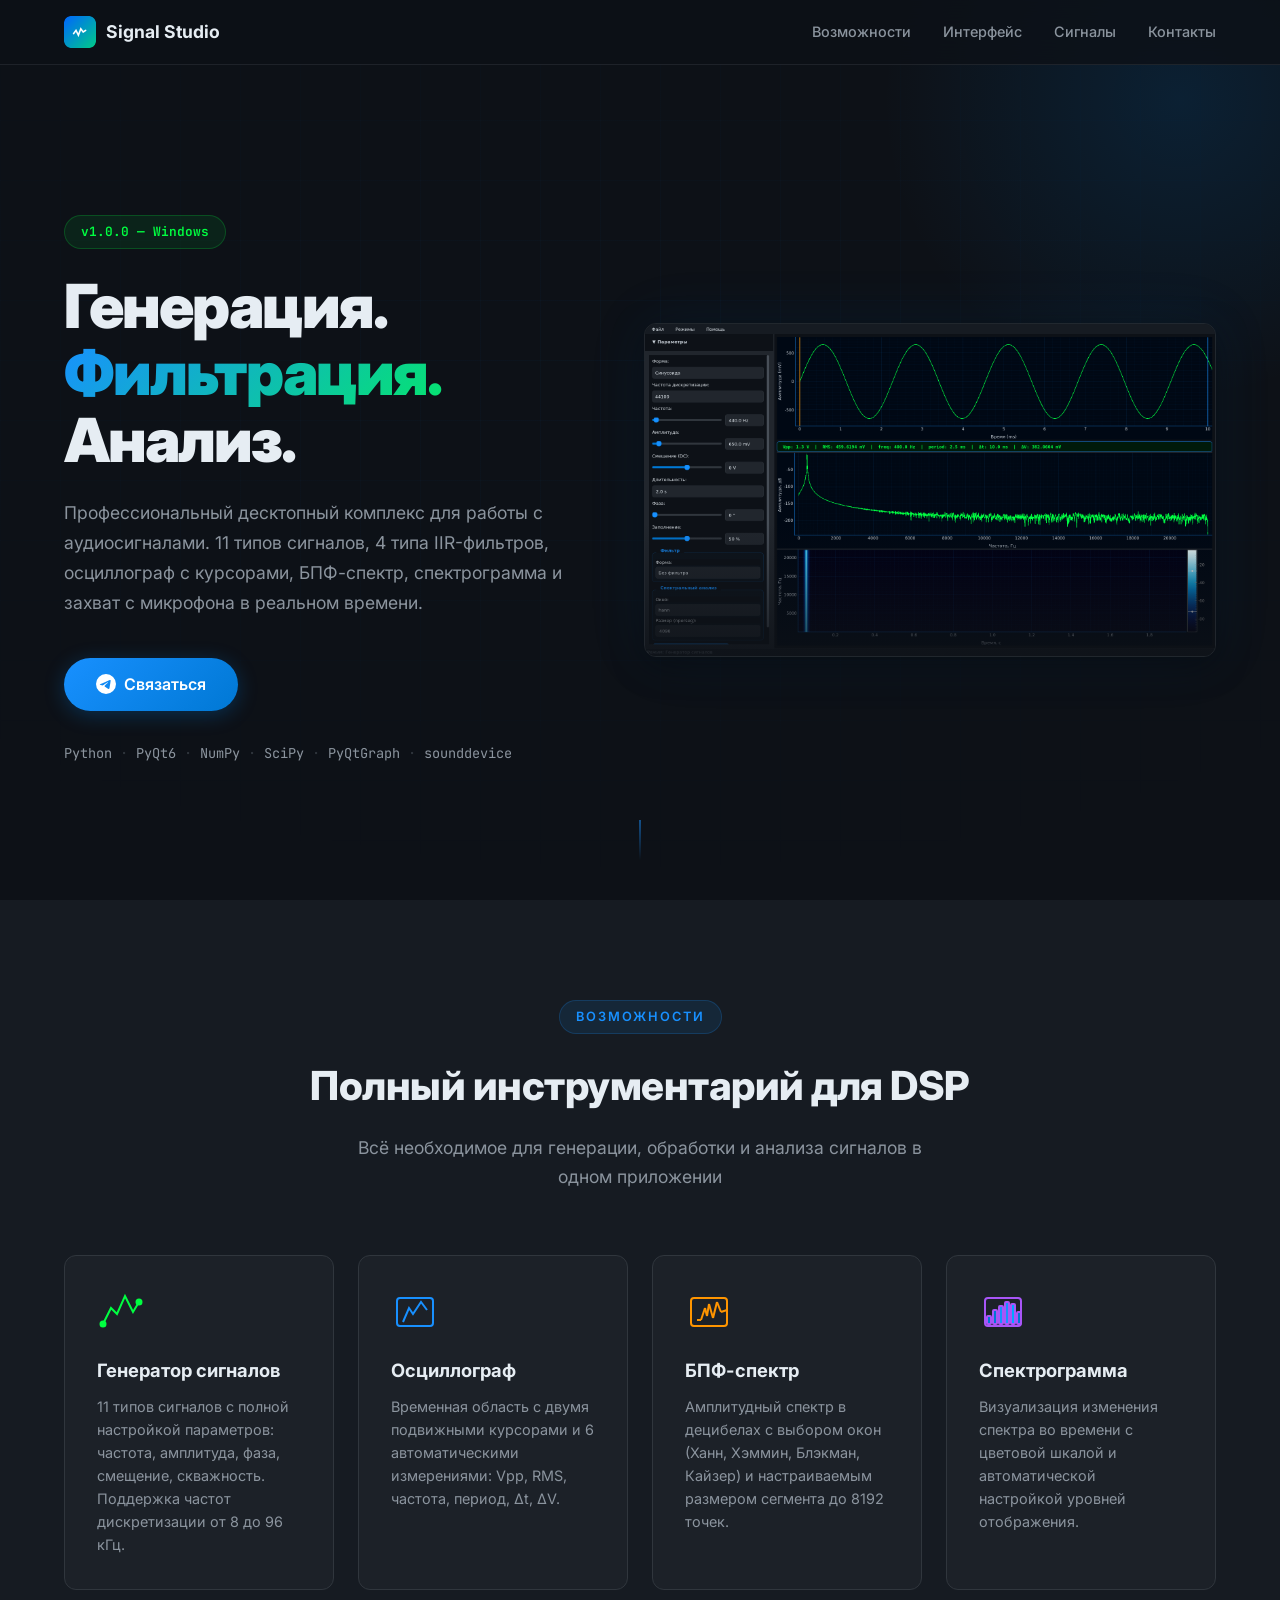
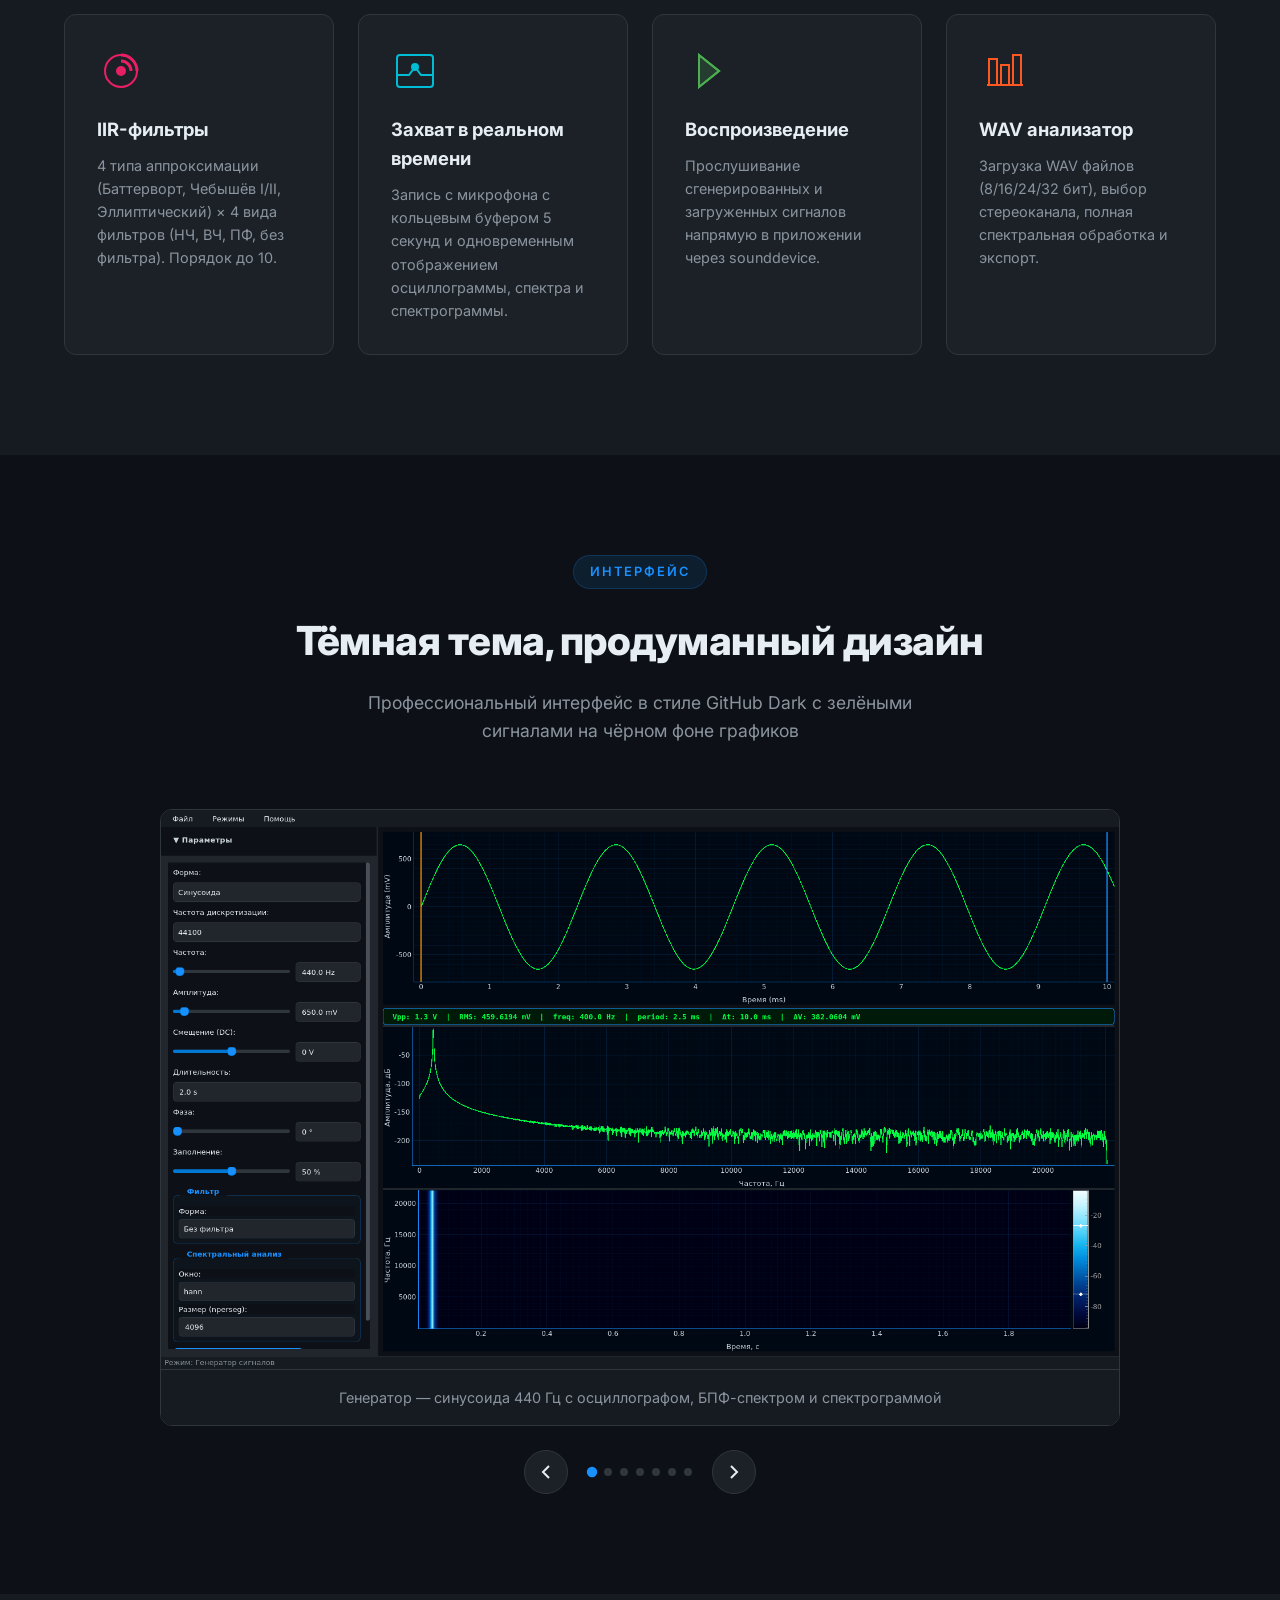
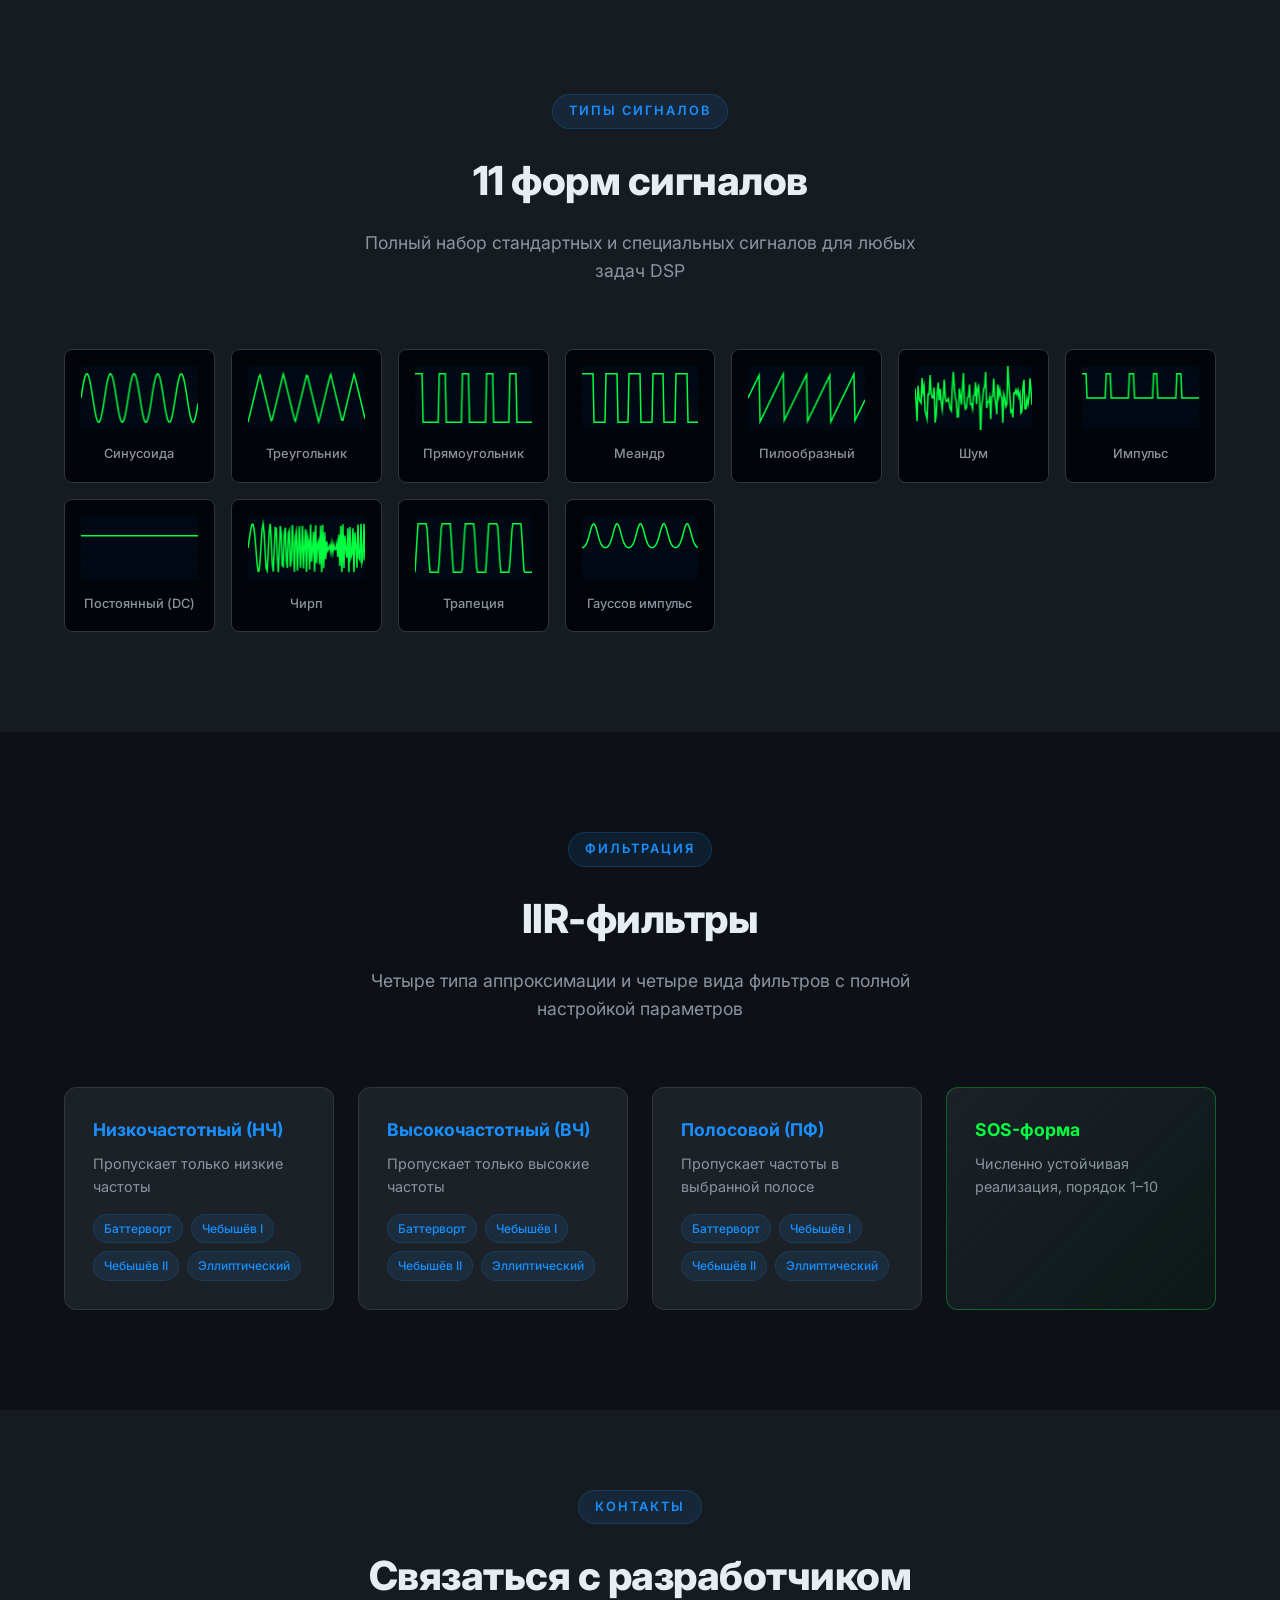
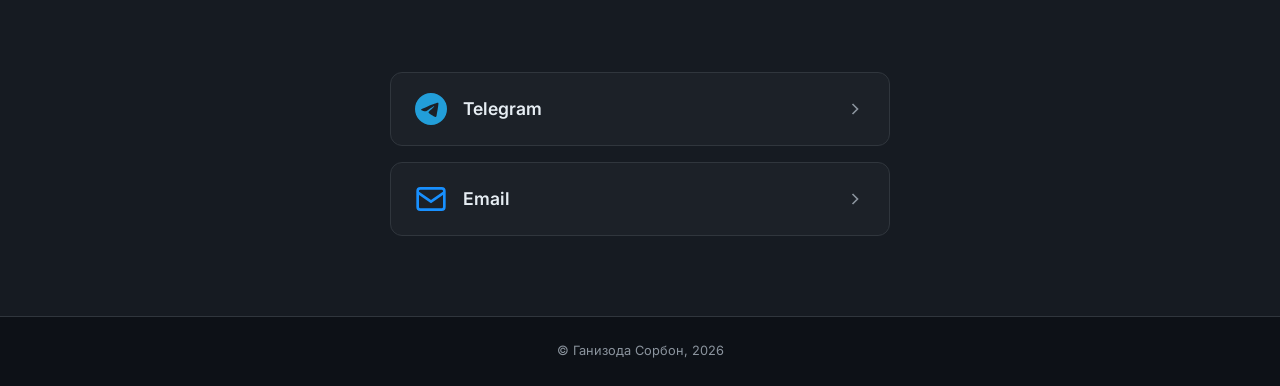
==== SignalStudio/index.html @ 5c0d0aa4 "initial commit" ====
<!DOCTYPE html>
<html lang="ru">
<head>
    <meta charset="UTF-8">
    <meta name="viewport" content="width=device-width, initial-scale=1.0">
    <title>Signal Studio — Генерация, фильтрация и анализ сигналов</title>
    <meta name="description" content="Signal Studio — профессиональный десктопный комплекс для генерации, фильтрации и спектрального анализа аудиосигналов. 11 типов сигналов, IIR-фильтры, осциллограф, БПФ-спектр, спектрограмма.">
    <meta name="google-site-verification" content="Z-bg6QIiKMG_0FD9CE97sleG6BTZ7q_LUB2WJzcYlWE" />
    <link rel="icon" href="favicon.ico" type="image/x-icon">
    <link rel="preconnect" href="https://fonts.googleapis.com">
    <link rel="preconnect" href="https://fonts.gstatic.com" crossorigin>
    <link href="https://fonts.googleapis.com/css2?family=Inter:wght@300;400;500;600;700;800;900&family=JetBrains+Mono:wght@400;500;600&display=swap" rel="stylesheet">
    <link rel="stylesheet" href="style.css">
</head>
<body>
    <!-- Navbar -->
    <nav class="navbar" id="navbar">
        <div class="container nav-content">
            <a href="#" class="nav-logo">
                <img class="logo-icon" src="favicon.ico" alt="Signal Studio">
                <span>Signal Studio</span>
            </a>
            <div class="nav-links">
                <a href="#features">Возможности</a>
                <a href="#screenshots">Интерфейс</a>
                <a href="#signals">Сигналы</a>
                <a href="#contacts">Контакты</a>
            </div>

            <button class="mobile-menu-btn" id="mobileMenuBtn" aria-label="Меню">
                <span></span><span></span><span></span>
            </button>
        </div>
    </nav>

    <!-- Hero -->
    <section class="hero" id="hero">
        <div class="hero-bg-grid"></div>
        <div class="container hero-content">
            <div class="hero-text">
                <div class="hero-badge">v1.0.0 — Windows</div>
                <h1>
                    <span class="hero-title-line">Генерация.</span>
                    <span class="hero-title-line accent">Фильтрация.</span>
                    <span class="hero-title-line">Анализ.</span>
                </h1>
                <p class="hero-desc">
                    Профессиональный десктопный комплекс для работы с аудиосигналами. 
                    11 типов сигналов, 4 типа IIR-фильтров, осциллограф с курсорами, 
                    БПФ-спектр, спектрограмма и захват с микрофона в реальном времени.
                </p>
                <div class="hero-actions">
                    <a href="https://t.me/Sorbon_Gh" class="btn btn-primary btn-lg" target="_blank">
                        <svg width="20" height="20" viewBox="0 0 24 24" fill="currentColor"><path d="M11.944 0A12 12 0 000 12a12 12 0 0012 12 12 12 0 0012-12A12 12 0 0012 0a12 12 0 00-.056 0zm4.962 7.224c.1-.002.321.023.465.14a.506.506 0 01.171.325c.016.093.036.306.02.472-.18 1.898-.962 6.502-1.36 8.627-.168.9-.499 1.201-.82 1.23-.696.065-1.225-.46-1.9-.902-1.056-.693-1.653-1.124-2.678-1.8-1.185-.78-.417-1.21.258-1.91.177-.184 3.247-2.977 3.307-3.23.007-.032.014-.15-.056-.212s-.174-.041-.249-.024c-.106.024-1.793 1.14-5.061 3.345-.479.33-.913.49-1.302.48-.428-.008-1.252-.241-1.865-.44-.752-.245-1.349-.374-1.297-.789.027-.216.325-.437.893-.663 3.498-1.524 5.83-2.529 6.998-3.014 3.332-1.386 4.025-1.627 4.476-1.635z"/></svg>
                        Связаться
                    </a>
                </div>
                <div class="hero-tech">
                    <span>Python</span>
                    <span class="dot">·</span>
                    <span>PyQt6</span>
                    <span class="dot">·</span>
                    <span>NumPy</span>
                    <span class="dot">·</span>
                    <span>SciPy</span>
                    <span class="dot">·</span>
                    <span>PyQtGraph</span>
                    <span class="dot">·</span>
                    <span>sounddevice</span>
                </div>
            </div>
            <div class="hero-visual">
                <div class="hero-screenshot-wrapper">
                    <img src="screenshots/06_generator_440hz.png" alt="Signal Studio — Генератор 440 Гц" class="hero-screenshot" loading="eager">
                    <div class="screenshot-glow"></div>
                </div>
            </div>
        </div>
        <div class="hero-scroll-indicator">
            <div class="scroll-line"></div>
        </div>
    </section>

    <!-- Features -->
    <section class="section features" id="features">
        <div class="container">
            <div class="section-header">
                <span class="section-tag">Возможности</span>
                <h2>Полный инструментарий для DSP</h2>
                <p>Всё необходимое для генерации, обработки и анализа сигналов в одном приложении</p>
            </div>
            <div class="features-grid">
                <div class="feature-card" data-aos="fade-up">
                    <div class="feature-icon">
                        <svg viewBox="0 0 48 48" fill="none" stroke="#00ff41" stroke-width="2"><path d="M6 36 L14 20 L20 26 L28 8 L36 24 L42 14"/><circle cx="6" cy="36" r="2.5" fill="#00ff41"/><circle cx="42" cy="14" r="2.5" fill="#00ff41"/></svg>
                    </div>
                    <h3>Генератор сигналов</h3>
                    <p>11 типов сигналов с полной настройкой параметров: частота, амплитуда, фаза, смещение, скважность. Поддержка частот дискретизации от 8 до 96 кГц.</p>
                </div>
                <div class="feature-card" data-aos="fade-up" data-delay="100">
                    <div class="feature-icon">
                        <svg viewBox="0 0 48 48" fill="none" stroke="#1890ff" stroke-width="2"><rect x="6" y="10" width="36" height="28" rx="3"/><path d="M12 34 L18 20 L22 26 L30 14 L36 22"/></svg>
                    </div>
                    <h3>Осциллограф</h3>
                    <p>Временная область с двумя подвижными курсорами и 6 автоматическими измерениями: Vpp, RMS, частота, период, Δt, ΔV.</p>
                </div>
                <div class="feature-card" data-aos="fade-up" data-delay="200">
                    <div class="feature-icon">
                        <svg viewBox="0 0 48 48" fill="none" stroke="#ff9500" stroke-width="2"><rect x="6" y="10" width="36" height="28" rx="3"/><line x1="12" y1="32" x2="16" y2="32"/><line x1="16" y1="32" x2="20" y2="20"/><line x1="20" y1="20" x2="22" y2="28"/><line x1="22" y1="28" x2="24" y2="16"/><line x1="24" y1="16" x2="28" y2="30"/><line x1="28" y1="30" x2="32" y2="14"/><line x1="32" y1="14" x2="36" y2="24"/><line x1="36" y1="24" x2="42" y2="22"/></svg>
                    </div>
                    <h3>БПФ-спектр</h3>
                    <p>Амплитудный спектр в децибелах с выбором окон (Ханн, Хэммин, Блэкман, Кайзер) и настраиваемым размером сегмента до 8192 точек.</p>
                </div>
                <div class="feature-card" data-aos="fade-up" data-delay="300">
                    <div class="feature-icon">
                        <svg viewBox="0 0 48 48" fill="none" stroke="#a855f7" stroke-width="2"><rect x="6" y="10" width="36" height="28" rx="3"/><rect x="8" y="28" width="4" height="8" fill="#0078d4" rx="1"/><rect x="14" y="22" width="4" height="14" fill="#0078d4" rx="1"/><rect x="20" y="18" width="4" height="18" fill="#1890ff" rx="1"/><rect x="26" y="14" width="4" height="22" fill="#1890ff" rx="1"/><rect x="32" y="16" width="4" height="20" fill="#00a8ff" rx="1"/><rect x="38" y="24" width="4" height="12" fill="#0078d4" rx="1"/></svg>
                    </div>
                    <h3>Спектрограмма</h3>
                    <p>Визуализация изменения спектра во времени с цветовой шкалой и автоматической настройкой уровней отображения.</p>
                </div>
                <div class="feature-card" data-aos="fade-up" data-delay="400">
                    <div class="feature-icon">
                        <svg viewBox="0 0 48 48" fill="none" stroke="#e91e63" stroke-width="2"><circle cx="24" cy="24" r="16"/><path d="M24 8 A16 16 0 0 1 40 24" stroke-width="3"/><path d="M24 14 A10 10 0 0 1 34 24" stroke-width="3"/><circle cx="24" cy="24" r="4" fill="#e91e63"/></svg>
                    </div>
                    <h3>IIR-фильтры</h3>
                    <p>4 типа аппроксимации (Баттерворт, Чебышёв I/II, Эллиптический) × 4 вида фильтров (НЧ, ВЧ, ПФ, без фильтра). Порядок до 10.</p>
                </div>
                <div class="feature-card" data-aos="fade-up" data-delay="500">
                    <div class="feature-icon">
                        <svg viewBox="0 0 48 48" fill="none" stroke="#00bcd4" stroke-width="2"><rect x="6" y="8" width="36" height="32" rx="3"/><path d="M6 28 L18 28 L24 20 L30 28 L42 28"/><circle cx="24" cy="20" r="3" fill="#00bcd4"/></svg>
                    </div>
                    <h3>Захват в реальном времени</h3>
                    <p>Запись с микрофона с кольцевым буфером 5 секунд и одновременным отображением осциллограммы, спектра и спектрограммы.</p>
                </div>
                <div class="feature-card" data-aos="fade-up" data-delay="600">
                    <div class="feature-icon">
                        <svg viewBox="0 0 48 48" fill="none" stroke="#4caf50" stroke-width="2"><path d="M14 8 L14 40 L34 24 Z" fill="#4caf50" fill-opacity="0.2"/><path d="M14 8 L14 40 L34 24 Z"/></svg>
                    </div>
                    <h3>Воспроизведение</h3>
                    <p>Прослушивание сгенерированных и загруженных сигналов напрямую в приложении через sounddevice.</p>
                </div>
                <div class="feature-card" data-aos="fade-up" data-delay="700">
                    <div class="feature-icon">
                        <svg viewBox="0 0 48 48" fill="none" stroke="#ff5722" stroke-width="2"><path d="M10 38 L18 38 L18 12 L10 12 Z"/><path d="M22 38 L30 38 L30 18 L22 18 Z"/><path d="M34 38 L42 38 L42 8 L34 8 Z"/><line x1="8" y1="38" x2="44" y2="38"/></svg>
                    </div>
                    <h3>WAV анализатор</h3>
                    <p>Загрузка WAV файлов (8/16/24/32 бит), выбор стереоканала, полная спектральная обработка и экспорт.</p>
                </div>
            </div>
        </div>
    </section>

    <!-- Screenshots Carousel -->
    <section class="section screenshots-section" id="screenshots">
        <div class="container">
            <div class="section-header">
                <span class="section-tag">Интерфейс</span>
                <h2>Тёмная тема, продуманный дизайн</h2>
                <p>Профессиональный интерфейс в стиле GitHub Dark с зелёными сигналами на чёрном фоне графиков</p>
            </div>
            <div class="screenshots-carousel" id="carousel">
                <div class="carousel-track" id="carouselTrack">
                    <div class="carousel-slide active">
                        <img src="screenshots/06_generator_440hz.png" alt="Генератор — синусоида 440 Гц">
                        <div class="slide-caption">Генератор — синусоида 440 Гц с осциллографом, БПФ-спектром и спектрограммой</div>
                    </div>
                    <div class="carousel-slide">
                        <img src="screenshots/02_generator_sawtooth.png" alt="Генератор — пилообразный сигнал">
                        <div class="slide-caption">Пилообразный сигнал — чёткие гармоники в спектре</div>
                    </div>
                    <div class="carousel-slide">
                        <img src="screenshots/03_generator_chirp.png" alt="Генератор — чирп">
                        <div class="slide-caption">Чирп-сигнал — линейная развёртка частоты</div>
                    </div>
                    <div class="carousel-slide">
                        <img src="screenshots/07_generator_noise.png" alt="Генератор — шум">
                        <div class="slide-caption">Белый шум — равномерный спектр</div>
                    </div>
                    <div class="carousel-slide">
                        <img src="screenshots/08_generator_gaussian.png" alt="Генератор — гауссов импульс">
                        <div class="slide-caption">Гауссов импульс — колоколообразная огибающая</div>
                    </div>
                    <div class="carousel-slide">
                        <img src="screenshots/04_analyzer_empty.png" alt="Анализатор WAV">
                        <div class="slide-caption">Анализатор WAV — загрузка и анализ аудиофайлов</div>
                    </div>
                    <div class="carousel-slide">
                        <img src="screenshots/05_realtime.png" alt="Реальное время">
                        <div class="slide-caption">Реальное время — захват с микрофона</div>
                    </div>
                </div>
                <div class="carousel-controls">
                    <button class="carousel-btn" id="prevBtn" aria-label="Предыдущий">
                        <svg width="24" height="24" viewBox="0 0 24 24" fill="none" stroke="currentColor" stroke-width="2"><polyline points="15 18 9 12 15 6"/></svg>
                    </button>
                    <div class="carousel-dots" id="carouselDots"></div>
                    <button class="carousel-btn" id="nextBtn" aria-label="Следующий">
                        <svg width="24" height="24" viewBox="0 0 24 24" fill="none" stroke="currentColor" stroke-width="2"><polyline points="9 18 15 12 9 6"/></svg>
                    </button>
                </div>
            </div>
        </div>
    </section>

    <!-- Signal Types -->
    <section class="section signals-section" id="signals">
        <div class="container">
            <div class="section-header">
                <span class="section-tag">Типы сигналов</span>
                <h2>11 форм сигналов</h2>
                <p>Полный набор стандартных и специальных сигналов для любых задач DSP</p>
            </div>
            <div class="signals-grid">
                <div class="signal-item"><canvas class="signal-canvas" data-type="sinusoidal"></canvas><span>Синусоида</span></div>
                <div class="signal-item"><canvas class="signal-canvas" data-type="triangular"></canvas><span>Треугольник</span></div>
                <div class="signal-item"><canvas class="signal-canvas" data-type="rectangular"></canvas><span>Прямоугольник</span></div>
                <div class="signal-item"><canvas class="signal-canvas" data-type="meander"></canvas><span>Меандр</span></div>
                <div class="signal-item"><canvas class="signal-canvas" data-type="sawtooth"></canvas><span>Пилообразный</span></div>
                <div class="signal-item"><canvas class="signal-canvas" data-type="noise"></canvas><span>Шум</span></div>
                <div class="signal-item"><canvas class="signal-canvas" data-type="pulse"></canvas><span>Импульс</span></div>
                <div class="signal-item"><canvas class="signal-canvas" data-type="dc"></canvas><span>Постоянный (DC)</span></div>
                <div class="signal-item"><canvas class="signal-canvas" data-type="chirp"></canvas><span>Чирп</span></div>
                <div class="signal-item"><canvas class="signal-canvas" data-type="trapezoidal"></canvas><span>Трапеция</span></div>
                <div class="signal-item"><canvas class="signal-canvas" data-type="gaussian"></canvas><span>Гауссов импульс</span></div>
            </div>
        </div>
    </section>

    <!-- Filters -->
    <section class="section filters-section" id="filters">
        <div class="container">
            <div class="section-header">
                <span class="section-tag">Фильтрация</span>
                <h2>IIR-фильтры</h2>
                <p>Четыре типа аппроксимации и четыре вида фильтров с полной настройкой параметров</p>
            </div>
            <div class="filters-grid">
                <div class="filter-card">
                    <div class="filter-type">Низкочастотный (НЧ)</div>
                    <div class="filter-desc">Пропускает только низкие частоты</div>
                    <div class="filter-approx-list">
                        <span class="filter-tag">Баттерворт</span>
                        <span class="filter-tag">Чебышёв I</span>
                        <span class="filter-tag">Чебышёв II</span>
                        <span class="filter-tag">Эллиптический</span>
                    </div>
                </div>
                <div class="filter-card">
                    <div class="filter-type">Высокочастотный (ВЧ)</div>
                    <div class="filter-desc">Пропускает только высокие частоты</div>
                    <div class="filter-approx-list">
                        <span class="filter-tag">Баттерворт</span>
                        <span class="filter-tag">Чебышёв I</span>
                        <span class="filter-tag">Чебышёв II</span>
                        <span class="filter-tag">Эллиптический</span>
                    </div>
                </div>
                <div class="filter-card">
                    <div class="filter-type">Полосовой (ПФ)</div>
                    <div class="filter-desc">Пропускает частоты в выбранной полосе</div>
                    <div class="filter-approx-list">
                        <span class="filter-tag">Баттерворт</span>
                        <span class="filter-tag">Чебышёв I</span>
                        <span class="filter-tag">Чебышёв II</span>
                        <span class="filter-tag">Эллиптический</span>
                    </div>
                </div>
                <div class="filter-card highlight">
                    <div class="filter-type">SOS-форма</div>
                    <div class="filter-desc">Численно устойчивая реализация, порядок 1–10</div>
                </div>
            </div>
        </div>
    </section>



    <!-- Contacts -->
    <section class="section contacts-section" id="contacts">
        <div class="container">
            <div class="section-header">
                <span class="section-tag">Контакты</span>
                <h2>Связаться с разработчиком</h2>
            </div>
            <div class="contacts-grid">
                <a href="https://t.me/Sorbon_Gh" class="contact-card" target="_blank">
                    <svg width="32" height="32" viewBox="0 0 24 24" fill="#229ED9"><path d="M11.944 0A12 12 0 000 12a12 12 0 0012 12 12 12 0 0012-12A12 12 0 0012 0a12 12 0 00-.056 0zm4.962 7.224c.1-.002.321.023.465.14a.506.506 0 01.171.325c.016.093.036.306.02.472-.18 1.898-.962 6.502-1.36 8.627-.168.9-.499 1.201-.82 1.23-.696.065-1.225-.46-1.9-.902-1.056-.693-1.653-1.124-2.678-1.8-1.185-.78-.417-1.21.258-1.91.177-.184 3.247-2.977 3.307-3.23.007-.032.014-.15-.056-.212s-.174-.041-.249-.024c-.106.024-1.793 1.14-5.061 3.345-.479.33-.913.49-1.302.48-.428-.008-1.252-.241-1.865-.44-.752-.245-1.349-.374-1.297-.789.027-.216.325-.437.893-.663 3.498-1.524 5.83-2.529 6.998-3.014 3.332-1.386 4.025-1.627 4.476-1.635z"/></svg>
                    <div>
                        <div class="contact-label">Telegram</div>
                    </div>
                    <svg class="contact-arrow" width="20" height="20" viewBox="0 0 24 24" fill="none" stroke="currentColor" stroke-width="2"><polyline points="9 18 15 12 9 6"/></svg>
                </a>
                <a href="mailto:ghanizodasorbon@gmail.com" class="contact-card">
                    <svg width="32" height="32" viewBox="0 0 24 24" fill="none" stroke="#1890ff" stroke-width="2"><rect x="2" y="4" width="20" height="16" rx="2"/><path d="M22 7l-10 7L2 7"/></svg>
                    <div>
                        <div class="contact-label">Email</div>
                    </div>
                    <svg class="contact-arrow" width="20" height="20" viewBox="0 0 24 24" fill="none" stroke="currentColor" stroke-width="2"><polyline points="9 18 15 12 9 6"/></svg>
                </a>

            </div>
        </div>
    </section>

    <!-- Footer -->
    <footer class="footer">
        <div class="container footer-content">
            <span>© Ганизода Сорбон, 2026</span>
        </div>
    </footer>

    <script src="app.js"></script>
</body>
</html>
---- SignalStudio/style.css ----
/* ============================================
   Signal Studio — Showcase Website Styles
   Color scheme matches the desktop app:
   BG: #0d1117, Panel: #161b22, Primary: #0078d4,
   Curve: #00ff41, Accent: #1890ff
   ============================================ */

*, *::before, *::after {
    margin: 0;
    padding: 0;
    box-sizing: border-box;
}

:root {
    --bg-main: #0d1117;
    --bg-panel: #161b22;
    --bg-card: #1c2128;
    --bg-input: #21262d;
    --bg-dark: #010409;
    --primary: #0078d4;
    --primary-hover: #1890ff;
    --accent: #1890ff;
    --text: #e6edf3;
    --text-label: #c9d1d9;
    --text-muted: #8b949e;
    --border: #30363d;
    --osc-curve: #00ff41;
    --cursor1: #ff9500;
    --cursor2: #1890ff;
    --radius: 12px;
    --radius-sm: 8px;
    --radius-xs: 6px;
    --shadow: 0 8px 32px rgba(0,0,0,0.4);
    --transition: 0.3s cubic-bezier(0.4, 0, 0.2, 1);
}

html {
    scroll-behavior: smooth;
    font-size: 16px;
}

body {
    font-family: 'Inter', -apple-system, BlinkMacSystemFont, 'Segoe UI', sans-serif;
    background: var(--bg-main);
    color: var(--text);
    line-height: 1.6;
    overflow-x: hidden;
    -webkit-font-smoothing: antialiased;
}

.container {
    max-width: 1200px;
    margin: 0 auto;
    padding: 0 24px;
}

.section {
    padding: 100px 0;
    position: relative;
}

.section-header {
    text-align: center;
    margin-bottom: 64px;
}

.section-tag {
    display: inline-block;
    font-size: 0.8rem;
    font-weight: 600;
    text-transform: uppercase;
    letter-spacing: 2px;
    color: var(--primary-hover);
    background: rgba(24, 144, 255, 0.1);
    border: 1px solid rgba(24, 144, 255, 0.2);
    padding: 6px 16px;
    border-radius: 100px;
    margin-bottom: 20px;
}

.section-header h2 {
    font-size: 2.5rem;
    font-weight: 800;
    margin-bottom: 16px;
    letter-spacing: -0.5px;
}

.section-header p {
    font-size: 1.1rem;
    color: var(--text-muted);
    max-width: 600px;
    margin: 0 auto;
}

/* ===== NAVBAR ===== */
.navbar {
    position: fixed;
    top: 0;
    left: 0;
    right: 0;
    z-index: 1000;
    background: rgba(13, 17, 23, 0.8);
    backdrop-filter: blur(20px);
    -webkit-backdrop-filter: blur(20px);
    border-bottom: 1px solid rgba(48, 54, 61, 0.5);
    transition: var(--transition);
}

.navbar.scrolled {
    background: rgba(13, 17, 23, 0.95);
    box-shadow: 0 4px 24px rgba(0,0,0,0.3);
}

.nav-content {
    display: flex;
    align-items: center;
    justify-content: space-between;
    height: 64px;
}

.nav-logo {
    display: flex;
    align-items: center;
    gap: 10px;
    text-decoration: none;
    color: var(--text);
    font-weight: 700;
    font-size: 1.1rem;
}

.logo-icon {
    width: 32px;
    height: 32px;
    border-radius: 6px;
}

.nav-links {
    display: flex;
    gap: 32px;
}

.nav-links a {
    text-decoration: none;
    color: var(--text-muted);
    font-size: 0.9rem;
    font-weight: 500;
    transition: color var(--transition);
    position: relative;
}

.nav-links a:hover {
    color: var(--text);
}

.nav-links a::after {
    content: '';
    position: absolute;
    bottom: -4px;
    left: 0;
    width: 0;
    height: 2px;
    background: var(--primary-hover);
    transition: width var(--transition);
    border-radius: 1px;
}

.nav-links a:hover::after {
    width: 100%;
}

.nav-download-btn {
    background: linear-gradient(135deg, var(--primary-hover), var(--primary));
    color: #fff !important;
    text-decoration: none;
    padding: 8px 20px;
    border-radius: 100px;
    font-size: 0.85rem;
    font-weight: 600;
    transition: var(--transition);
    box-shadow: 0 2px 12px rgba(0, 120, 212, 0.3);
}

.nav-download-btn:hover {
    transform: translateY(-1px);
    box-shadow: 0 4px 20px rgba(0, 120, 212, 0.5);
}

.mobile-menu-btn {
    display: none;
    flex-direction: column;
    gap: 5px;
    background: none;
    border: none;
    cursor: pointer;
    padding: 4px;
}

.mobile-menu-btn span {
    display: block;
    width: 24px;
    height: 2px;
    background: var(--text);
    border-radius: 2px;
    transition: var(--transition);
}

/* ===== HERO ===== */
.hero {
    min-height: 100vh;
    display: flex;
    align-items: center;
    position: relative;
    padding-top: 80px;
    overflow: hidden;
}

.hero-bg-grid {
    position: absolute;
    inset: 0;
    background-image:
        linear-gradient(rgba(24, 144, 255, 0.03) 1px, transparent 1px),
        linear-gradient(90deg, rgba(24, 144, 255, 0.03) 1px, transparent 1px);
    background-size: 60px 60px;
    mask-image: radial-gradient(ellipse 80% 60% at 50% 40%, black, transparent);
    -webkit-mask-image: radial-gradient(ellipse 80% 60% at 50% 40%, black, transparent);
}

.hero::before {
    content: '';
    position: absolute;
    top: -200px;
    right: -200px;
    width: 600px;
    height: 600px;
    background: radial-gradient(circle, rgba(0, 120, 212, 0.15), transparent 70%);
    pointer-events: none;
}

.hero-content {
    display: grid;
    grid-template-columns: 1fr 1.1fr;
    gap: 60px;
    align-items: center;
    position: relative;
    z-index: 1;
}

.hero-badge {
    display: inline-block;
    font-size: 0.8rem;
    font-weight: 600;
    color: var(--osc-curve);
    background: rgba(0, 255, 65, 0.08);
    border: 1px solid rgba(0, 255, 65, 0.2);
    padding: 6px 16px;
    border-radius: 100px;
    margin-bottom: 24px;
    font-family: 'JetBrains Mono', monospace;
}

.hero-title-line {
    display: block;
    font-size: 3.8rem;
    font-weight: 900;
    line-height: 1.1;
    letter-spacing: -2px;
}

.hero-title-line.accent {
    background: linear-gradient(135deg, var(--primary-hover), var(--osc-curve));
    -webkit-background-clip: text;
    -webkit-text-fill-color: transparent;
    background-clip: text;
}

.hero-desc {
    font-size: 1.1rem;
    color: var(--text-muted);
    margin-top: 24px;
    line-height: 1.7;
    max-width: 520px;
}

.hero-actions {
    display: flex;
    gap: 16px;
    margin-top: 40px;
    flex-wrap: wrap;
}

.btn {
    display: inline-flex;
    align-items: center;
    gap: 8px;
    padding: 12px 28px;
    border-radius: 100px;
    font-weight: 600;
    font-size: 0.95rem;
    text-decoration: none;
    transition: var(--transition);
    cursor: pointer;
    border: none;
    font-family: inherit;
}

.btn-primary {
    background: linear-gradient(135deg, var(--primary-hover), var(--primary));
    color: #fff;
    box-shadow: 0 4px 20px rgba(0, 120, 212, 0.3);
}

.btn-primary:hover {
    transform: translateY(-2px);
    box-shadow: 0 8px 32px rgba(0, 120, 212, 0.5);
}

.btn-outline {
    background: transparent;
    color: var(--text);
    border: 1px solid var(--border);
}

.btn-outline:hover {
    background: var(--bg-card);
    border-color: var(--primary-hover);
    transform: translateY(-2px);
}

.btn-lg { padding: 14px 32px; font-size: 1rem; }
.btn-xl { padding: 18px 40px; font-size: 1.05rem; }

.hero-tech {
    display: flex;
    align-items: center;
    gap: 8px;
    margin-top: 32px;
    font-size: 0.85rem;
    color: var(--text-muted);
    font-family: 'JetBrains Mono', monospace;
    flex-wrap: wrap;
}

.hero-tech .dot {
    color: var(--border);
}

.hero-screenshot-wrapper {
    position: relative;
    border-radius: var(--radius);
    overflow: hidden;
    box-shadow: var(--shadow), 0 0 60px rgba(0, 120, 212, 0.1);
    border: 1px solid rgba(48, 54, 61, 0.6);
}

.hero-screenshot {
    width: 100%;
    height: auto;
    display: block;
}

.screenshot-glow {
    position: absolute;
    inset: 0;
    background: linear-gradient(180deg, transparent 60%, rgba(13, 17, 23, 0.8));
    pointer-events: none;
}

.hero-scroll-indicator {
    position: absolute;
    bottom: 40px;
    left: 50%;
    transform: translateX(-50%);
}

.scroll-line {
    width: 1px;
    height: 40px;
    background: linear-gradient(to bottom, var(--primary-hover), transparent);
    animation: scrollPulse 2s ease-in-out infinite;
}

@keyframes scrollPulse {
    0%, 100% { opacity: 0.3; transform: scaleY(0.5); }
    50% { opacity: 1; transform: scaleY(1); }
}

/* ===== FEATURES ===== */
.features {
    background: var(--bg-panel);
}

.features-grid {
    display: grid;
    grid-template-columns: repeat(auto-fit, minmax(260px, 1fr));
    gap: 24px;
}

.feature-card {
    background: var(--bg-card);
    border: 1px solid var(--border);
    border-radius: var(--radius);
    padding: 32px;
    transition: var(--transition);
    opacity: 0;
    transform: translateY(30px);
}

.feature-card.visible {
    opacity: 1;
    transform: translateY(0);
    transition: opacity 0.6s ease, transform 0.6s ease;
}

.feature-card:hover {
    border-color: var(--primary-hover);
    transform: translateY(-4px);
    box-shadow: 0 12px 40px rgba(0, 0, 0, 0.3);
}

.feature-icon {
    width: 48px;
    height: 48px;
    margin-bottom: 20px;
}

.feature-icon svg {
    width: 100%;
    height: 100%;
}

.feature-card h3 {
    font-size: 1.15rem;
    font-weight: 700;
    margin-bottom: 10px;
}

.feature-card p {
    font-size: 0.9rem;
    color: var(--text-muted);
    line-height: 1.6;
}

/* ===== SCREENSHOTS ===== */
.screenshots-section {
    overflow: hidden;
}

.screenshots-carousel {
    position: relative;
    max-width: 960px;
    margin: 0 auto;
}

.carousel-track {
    position: relative;
    overflow: hidden;
    border-radius: var(--radius);
    border: 1px solid var(--border);
    background: var(--bg-dark);
}

.carousel-slide {
    display: none;
    text-align: center;
}

.carousel-slide.active {
    display: block;
    animation: fadeIn 0.4s ease;
}

@keyframes fadeIn {
    from { opacity: 0; transform: scale(0.98); }
    to { opacity: 1; transform: scale(1); }
}

.carousel-slide img {
    width: 100%;
    height: auto;
    display: block;
}

.slide-caption {
    padding: 16px 24px;
    font-size: 0.9rem;
    color: var(--text-muted);
    background: var(--bg-panel);
    border-top: 1px solid var(--border);
    text-align: center;
}

.carousel-controls {
    display: flex;
    align-items: center;
    justify-content: center;
    gap: 20px;
    margin-top: 24px;
}

.carousel-btn {
    width: 44px;
    height: 44px;
    border-radius: 50%;
    background: var(--bg-card);
    border: 1px solid var(--border);
    color: var(--text);
    cursor: pointer;
    display: flex;
    align-items: center;
    justify-content: center;
    transition: var(--transition);
}

.carousel-btn:hover {
    background: var(--primary);
    border-color: var(--primary);
}

.carousel-dots {
    display: flex;
    gap: 8px;
}

.carousel-dot {
    width: 8px;
    height: 8px;
    border-radius: 50%;
    background: var(--border);
    border: none;
    cursor: pointer;
    transition: var(--transition);
    padding: 0;
}

.carousel-dot.active {
    background: var(--primary-hover);
    transform: scale(1.3);
}

/* ===== SIGNALS ===== */
.signals-section {
    background: var(--bg-panel);
}

.signals-grid {
    display: grid;
    grid-template-columns: repeat(auto-fit, minmax(140px, 1fr));
    gap: 16px;
}

.signal-item {
    background: var(--bg-dark);
    border: 1px solid var(--border);
    border-radius: var(--radius-sm);
    padding: 16px;
    text-align: center;
    transition: var(--transition);
}

.signal-item:hover {
    border-color: var(--osc-curve);
    box-shadow: 0 0 20px rgba(0, 255, 65, 0.1);
}

.signal-canvas {
    width: 100%;
    height: 64px;
    display: block;
    margin-bottom: 10px;
    border-radius: 4px;
}

.signal-item span {
    font-size: 0.8rem;
    color: var(--text-muted);
    font-weight: 500;
}

/* ===== FILTERS ===== */
.filters-grid {
    display: grid;
    grid-template-columns: repeat(auto-fit, minmax(250px, 1fr));
    gap: 24px;
}

.filter-card {
    background: var(--bg-card);
    border: 1px solid var(--border);
    border-radius: var(--radius);
    padding: 28px;
    transition: var(--transition);
}

.filter-card:hover {
    border-color: var(--primary-hover);
    transform: translateY(-3px);
    box-shadow: 0 12px 40px rgba(0, 0, 0, 0.3);
}

.filter-card.highlight {
    border-color: rgba(0, 255, 65, 0.3);
    background: linear-gradient(135deg, var(--bg-card), rgba(0, 255, 65, 0.03));
}

.filter-type {
    font-size: 1.1rem;
    font-weight: 700;
    color: var(--primary-hover);
    margin-bottom: 8px;
}

.filter-card.highlight .filter-type {
    color: var(--osc-curve);
}

.filter-desc {
    font-size: 0.9rem;
    color: var(--text-muted);
    margin-bottom: 16px;
}

.filter-approx-list {
    display: flex;
    flex-wrap: wrap;
    gap: 8px;
}

.filter-tag {
    font-size: 0.75rem;
    padding: 4px 10px;
    border-radius: 100px;
    background: rgba(24, 144, 255, 0.1);
    color: var(--primary-hover);
    border: 1px solid rgba(24, 144, 255, 0.15);
    font-weight: 500;
}

.filter-params {
    display: flex;
    flex-direction: column;
    gap: 6px;
}

.filter-params span {
    font-size: 0.85rem;
    color: var(--text-muted);
    font-family: 'JetBrains Mono', monospace;
}

/* ===== DOWNLOAD ===== */
.download-section {
    padding: 80px 0;
}

.download-card {
    max-width: 700px;
    margin: 0 auto;
    background: linear-gradient(135deg, rgba(0, 120, 212, 0.08), rgba(0, 255, 65, 0.04));
    border: 1px solid rgba(0, 120, 212, 0.2);
    border-radius: 20px;
    padding: 56px;
    text-align: center;
    position: relative;
    overflow: hidden;
}

.download-card::before {
    content: '';
    position: absolute;
    top: -100px;
    right: -100px;
    width: 300px;
    height: 300px;
    background: radial-gradient(circle, rgba(0, 120, 212, 0.1), transparent 70%);
    pointer-events: none;
}

.download-content h2 {
    font-size: 2rem;
    font-weight: 800;
    margin-bottom: 16px;
}

.download-content p {
    color: var(--text-muted);
    margin-bottom: 32px;
    line-height: 1.7;
}

.download-info {
    display: flex;
    justify-content: center;
    gap: 32px;
    margin-bottom: 32px;
    flex-wrap: wrap;
}

.download-info-item {
    display: flex;
    align-items: center;
    gap: 8px;
    font-size: 0.9rem;
    color: var(--text-label);
}

.download-alt {
    margin-top: 16px;
    font-size: 0.85rem;
    color: var(--text-muted);
}

.download-alt a {
    color: var(--primary-hover);
    text-decoration: none;
}

.download-alt a:hover {
    text-decoration: underline;
}

/* ===== CONTACTS ===== */
.contacts-section {
    background: var(--bg-panel);
    padding: 80px 0;
}

.contacts-grid {
    display: flex;
    flex-direction: column;
    gap: 16px;
    max-width: 500px;
    margin: 0 auto;
}

.contact-card {
    display: flex;
    align-items: center;
    gap: 16px;
    background: var(--bg-card);
    border: 1px solid var(--border);
    border-radius: var(--radius);
    padding: 20px 24px;
    text-decoration: none;
    color: var(--text);
    transition: var(--transition);
}

.contact-card:hover {
    border-color: var(--primary-hover);
    transform: translateX(4px);
    box-shadow: 0 8px 24px rgba(0, 0, 0, 0.3);
}

.contact-label {
    font-size: 1.1rem;
    font-weight: 600;
}

.contact-arrow {
    margin-left: auto;
    color: var(--text-muted);
    transition: var(--transition);
}

.contact-card:hover .contact-arrow {
    color: var(--primary-hover);
    transform: translateX(4px);
}

/* ===== FOOTER ===== */
.footer {
    border-top: 1px solid var(--border);
    padding: 24px 0;
}

.footer-content {
    display: flex;
    justify-content: center;
}

.footer-content span {
    font-size: 0.8rem;
    color: var(--text-muted);
}

/* ===== RESPONSIVE ===== */
@media (max-width: 968px) {
    .hero-content {
        grid-template-columns: 1fr;
        text-align: center;
        gap: 40px;
    }
    .hero-title-line {
        font-size: 2.8rem;
    }
    .hero-desc {
        margin: 20px auto 0;
    }
    .hero-actions {
        justify-content: center;
    }
    .hero-tech {
        justify-content: center;
    }
    .nav-links { display: none; }
    .nav-download-btn { display: none; }
    .mobile-menu-btn { display: flex; }
}

@media (max-width: 640px) {
    .hero-title-line { font-size: 2rem; letter-spacing: -1px; }
    .section { padding: 60px 0; }
    .section-header h2 { font-size: 1.8rem; }
    .download-card { padding: 32px 20px; }
    .download-info { flex-direction: column; align-items: center; gap: 12px; }
    .signals-grid { grid-template-columns: repeat(auto-fit, minmax(110px, 1fr)); }
    .footer-content { flex-direction: column; gap: 12px; text-align: center; }
}
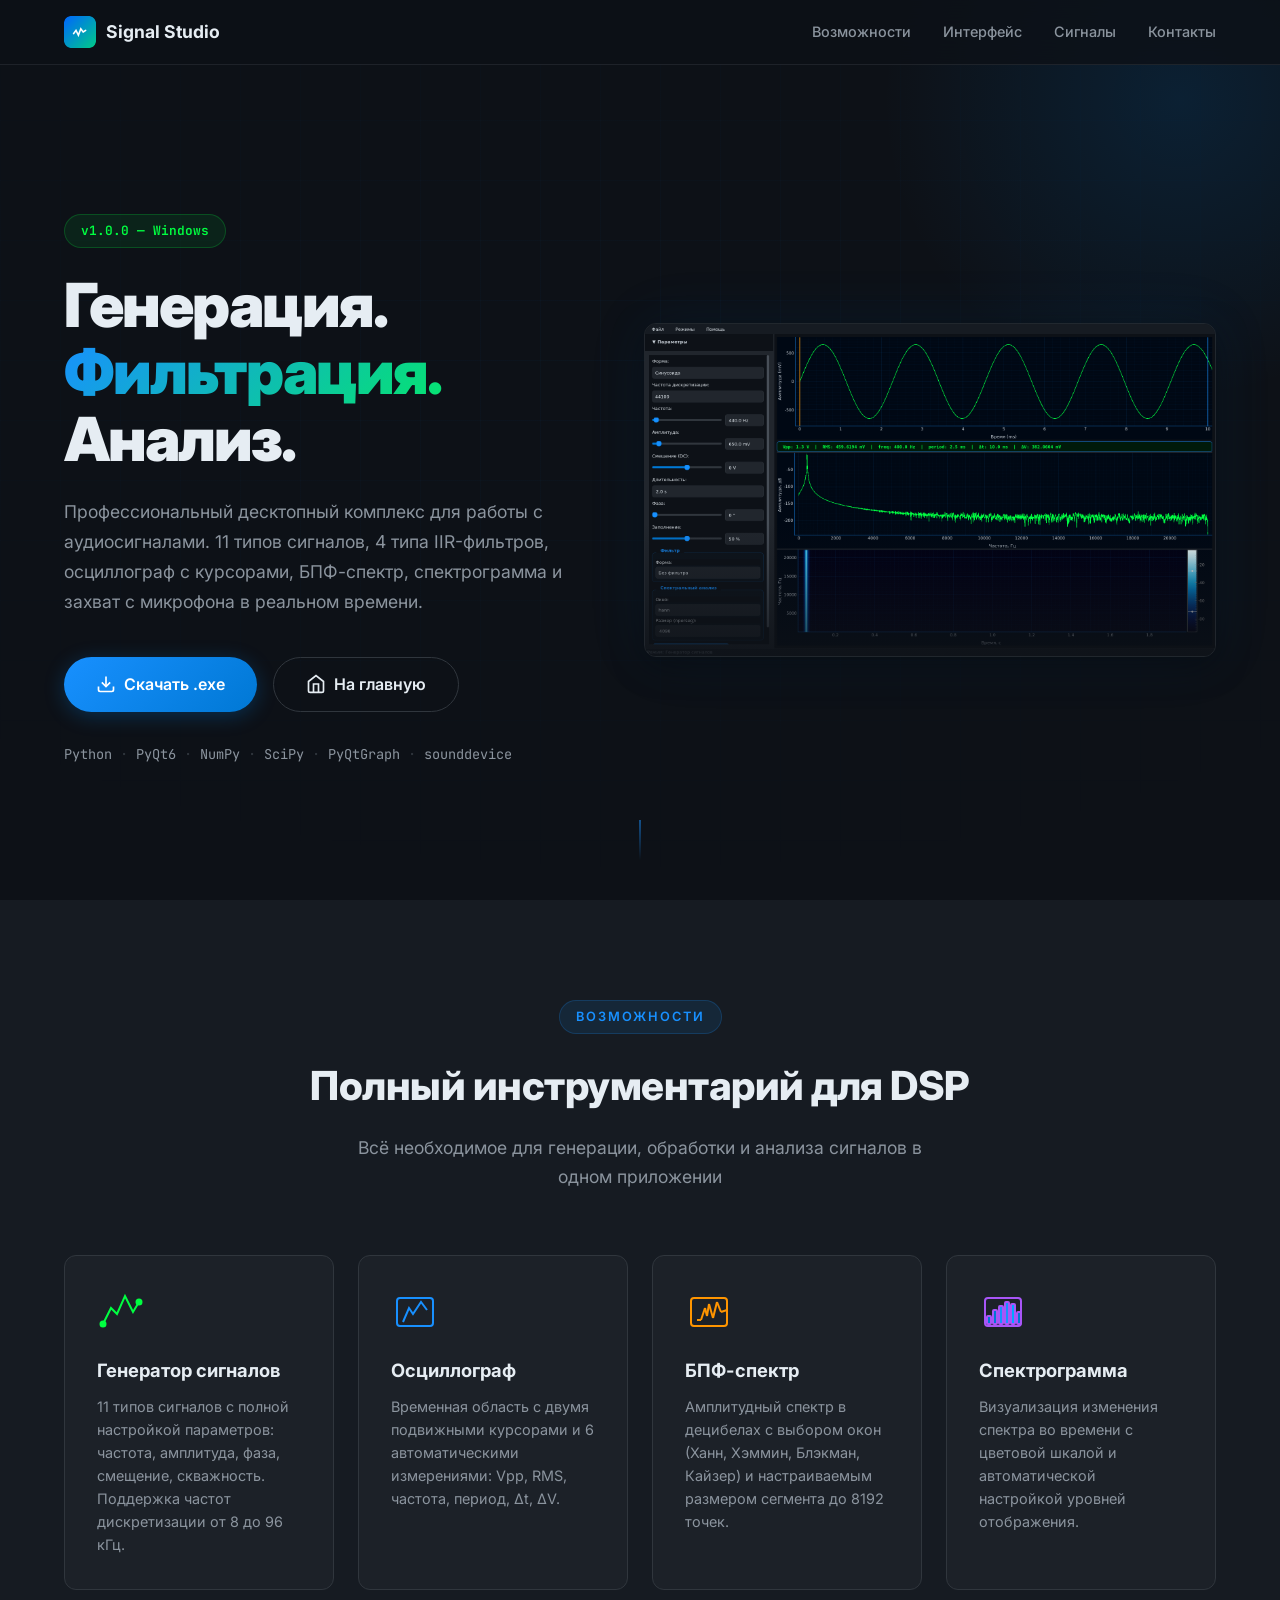
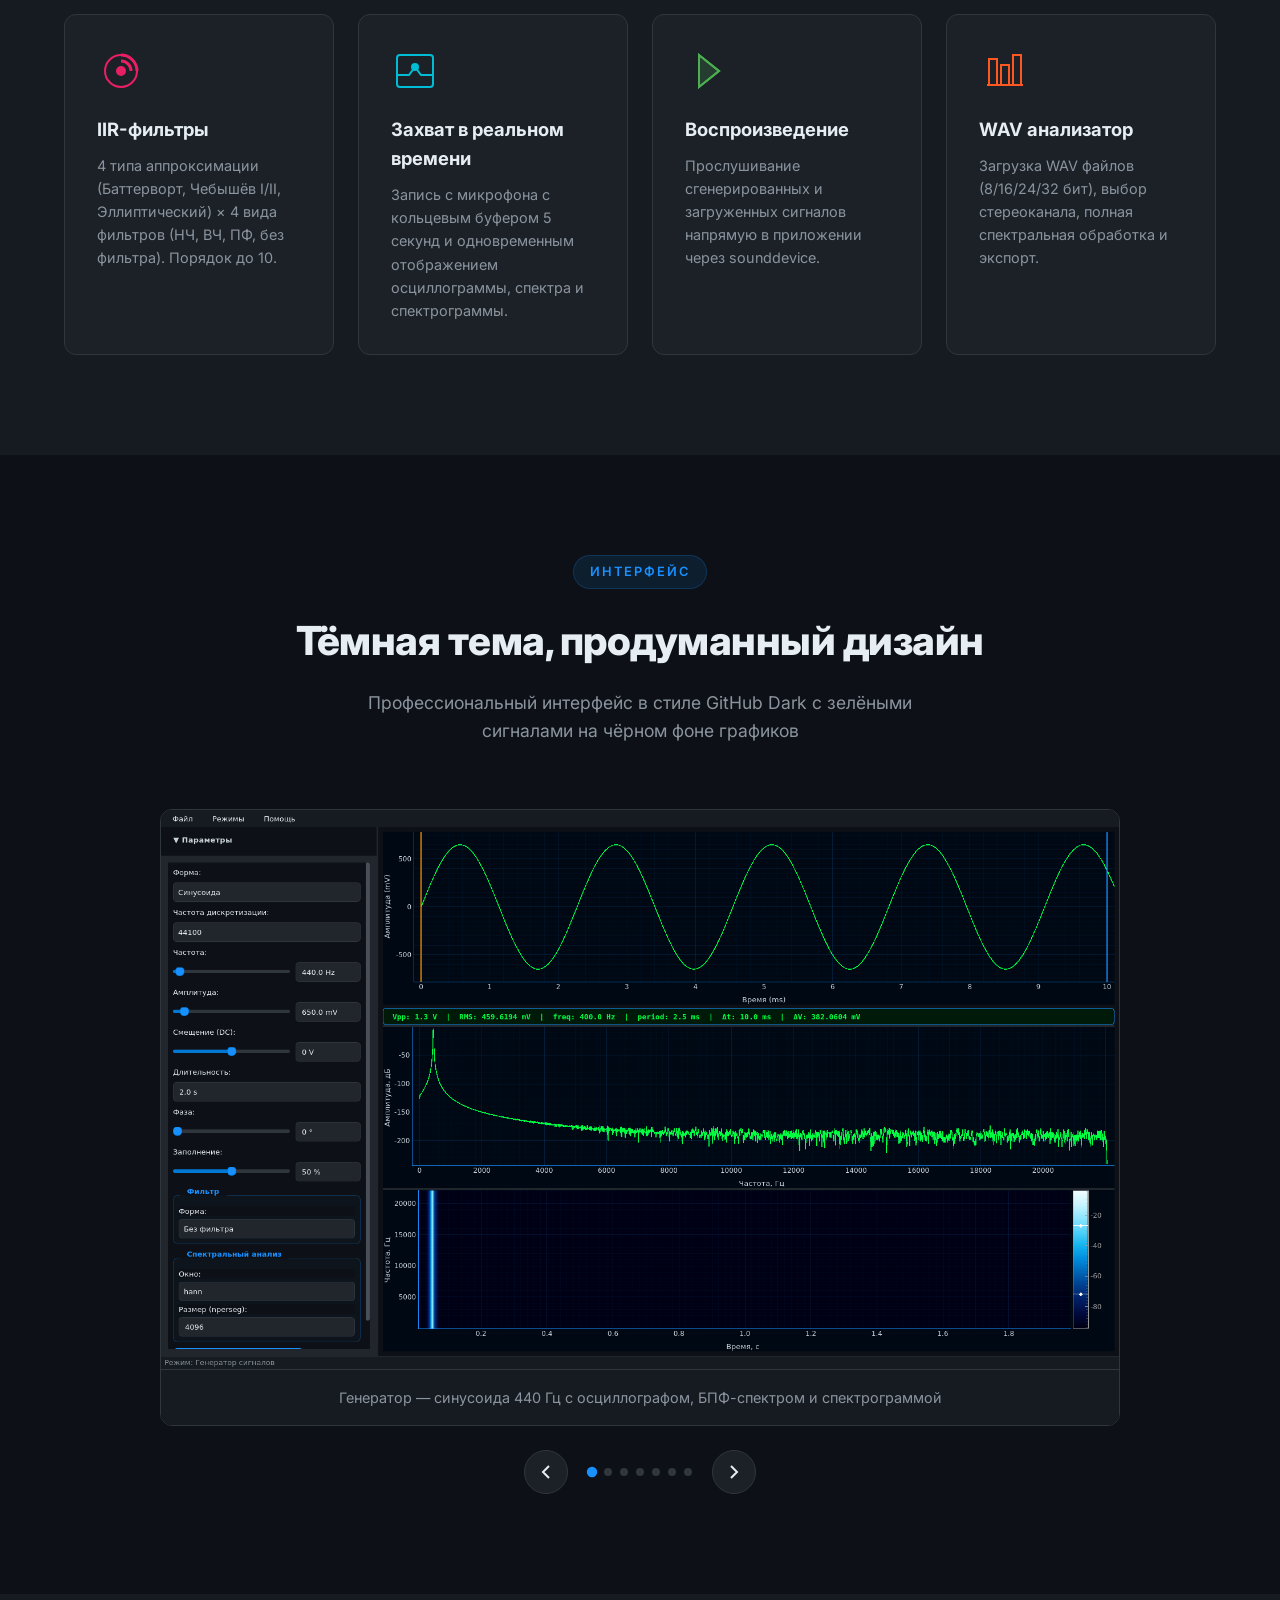
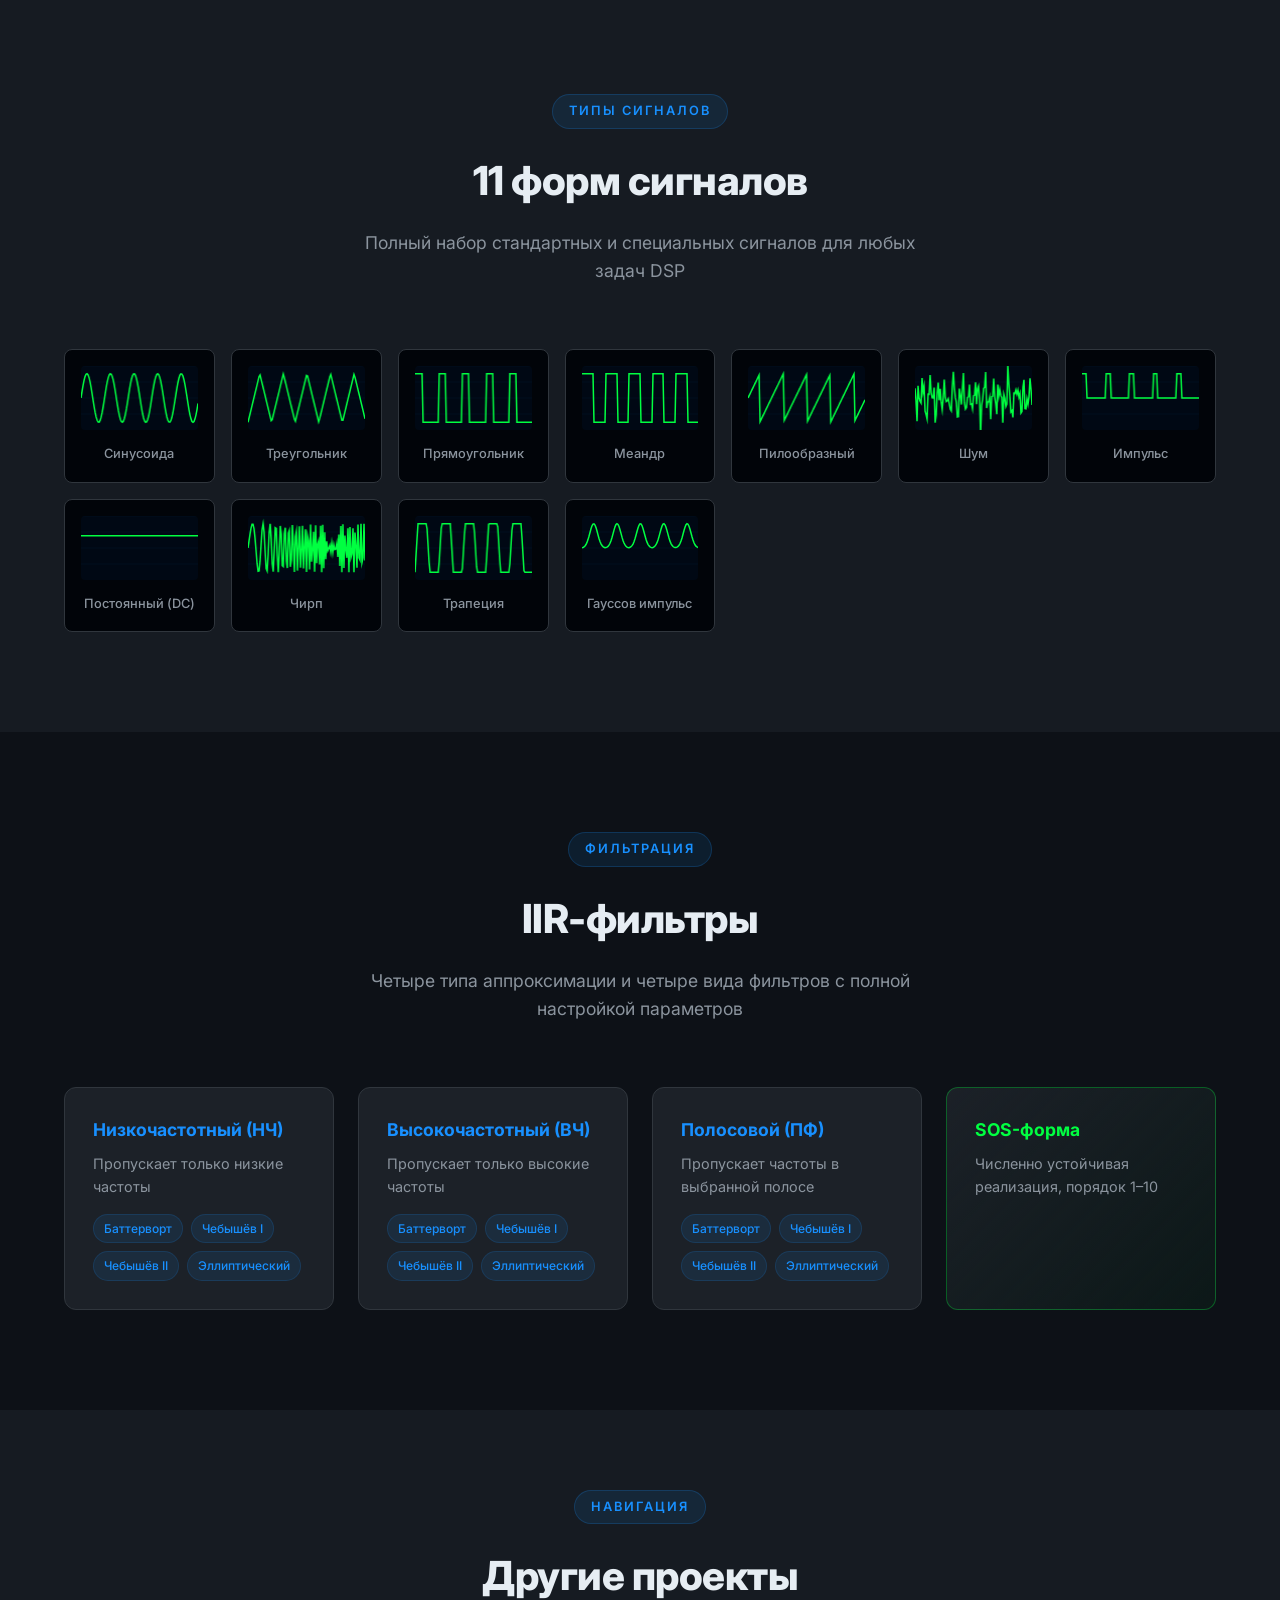
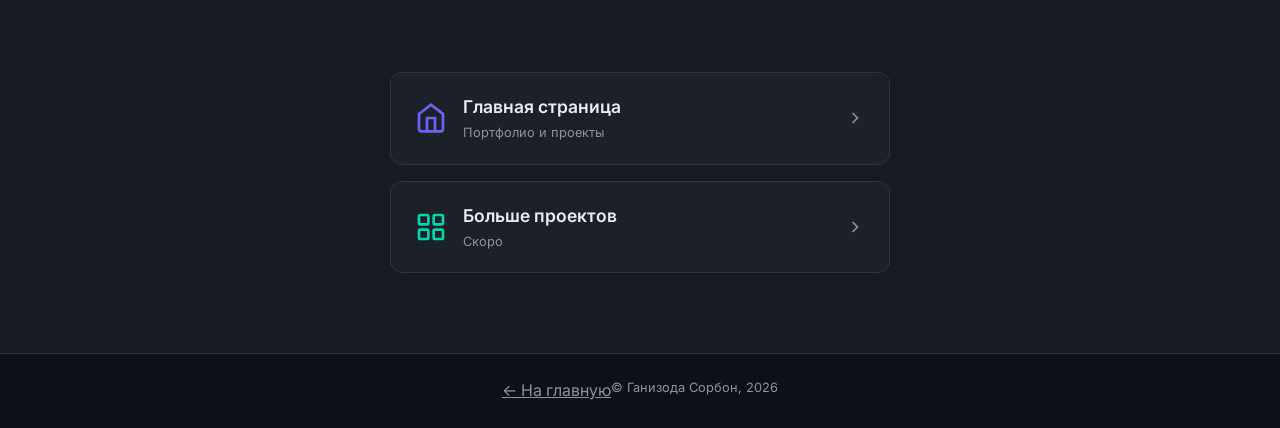
==== commit 469932e0: "update signalstudio page" ====
--- a/SignalStudio/index.html
+++ b/SignalStudio/index.html
@@ -50,9 +50,13 @@
                     БПФ-спектр, спектрограмма и захват с микрофона в реальном времени.
                 </p>
                 <div class="hero-actions">
-                    <a href="https://t.me/Sorbon_Gh" class="btn btn-primary btn-lg" target="_blank">
-                        <svg width="20" height="20" viewBox="0 0 24 24" fill="currentColor"><path d="M11.944 0A12 12 0 000 12a12 12 0 0012 12 12 12 0 0012-12A12 12 0 0012 0a12 12 0 00-.056 0zm4.962 7.224c.1-.002.321.023.465.14a.506.506 0 01.171.325c.016.093.036.306.02.472-.18 1.898-.962 6.502-1.36 8.627-.168.9-.499 1.201-.82 1.23-.696.065-1.225-.46-1.9-.902-1.056-.693-1.653-1.124-2.678-1.8-1.185-.78-.417-1.21.258-1.91.177-.184 3.247-2.977 3.307-3.23.007-.032.014-.15-.056-.212s-.174-.041-.249-.024c-.106.024-1.793 1.14-5.061 3.345-.479.33-.913.49-1.302.48-.428-.008-1.252-.241-1.865-.44-.752-.245-1.349-.374-1.297-.789.027-.216.325-.437.893-.663 3.498-1.524 5.83-2.529 6.998-3.014 3.332-1.386 4.025-1.627 4.476-1.635z"/></svg>
-                        Связаться
+                    <a href="files/Signal.Studio.exe" class="btn btn-primary btn-lg" download>
+                        <svg width="20" height="20" viewBox="0 0 24 24" fill="none" stroke="currentColor" stroke-width="2"><path d="M21 15v4a2 2 0 01-2 2H5a2 2 0 01-2-2v-4"/><polyline points="7 10 12 15 17 10"/><line x1="12" y1="15" x2="12" y2="3"/></svg>
+                        Скачать .exe
+                    </a>
+                    <a href="/" class="btn btn-outline btn-lg">
+                        <svg width="20" height="20" viewBox="0 0 24 24" fill="none" stroke="currentColor" stroke-width="2"><path d="M3 9l9-7 9 7v11a2 2 0 01-2 2H5a2 2 0 01-2-2z"/><polyline points="9 22 9 12 15 12 15 22"/></svg>
+                        На главную
                     </a>
                 </div>
                 <div class="hero-tech">
@@ -275,29 +279,30 @@
 
 
 
-    <!-- Contacts -->
-    <section class="section contacts-section" id="contacts">
-        <div class="container">
-            <div class="section-header">
-                <span class="section-tag">Контакты</span>
-                <h2>Связаться с разработчиком</h2>
+    <!-- Navigation -->
+    <section class="section contacts-section">
+        <div class="container">
+            <div class="section-header">
+                <span class="section-tag">Навигация</span>
+                <h2>Другие проекты</h2>
             </div>
             <div class="contacts-grid">
-                <a href="https://t.me/Sorbon_Gh" class="contact-card" target="_blank">
-                    <svg width="32" height="32" viewBox="0 0 24 24" fill="#229ED9"><path d="M11.944 0A12 12 0 000 12a12 12 0 0012 12 12 12 0 0012-12A12 12 0 0012 0a12 12 0 00-.056 0zm4.962 7.224c.1-.002.321.023.465.14a.506.506 0 01.171.325c.016.093.036.306.02.472-.18 1.898-.962 6.502-1.36 8.627-.168.9-.499 1.201-.82 1.23-.696.065-1.225-.46-1.9-.902-1.056-.693-1.653-1.124-2.678-1.8-1.185-.78-.417-1.21.258-1.91.177-.184 3.247-2.977 3.307-3.23.007-.032.014-.15-.056-.212s-.174-.041-.249-.024c-.106.024-1.793 1.14-5.061 3.345-.479.33-.913.49-1.302.48-.428-.008-1.252-.241-1.865-.44-.752-.245-1.349-.374-1.297-.789.027-.216.325-.437.893-.663 3.498-1.524 5.83-2.529 6.998-3.014 3.332-1.386 4.025-1.627 4.476-1.635z"/></svg>
+                <a href="/" class="contact-card">
+                    <svg width="32" height="32" viewBox="0 0 24 24" fill="none" stroke="#6c63ff" stroke-width="2"><path d="M3 9l9-7 9 7v11a2 2 0 01-2 2H5a2 2 0 01-2-2z"/><polyline points="9 22 9 12 15 12 15 22"/></svg>
                     <div>
-                        <div class="contact-label">Telegram</div>
+                        <div class="contact-label">Главная страница</div>
+                        <div style="font-size:0.8rem;color:var(--text-muted);margin-top:2px">Портфолио и проекты</div>
                     </div>
                     <svg class="contact-arrow" width="20" height="20" viewBox="0 0 24 24" fill="none" stroke="currentColor" stroke-width="2"><polyline points="9 18 15 12 9 6"/></svg>
                 </a>
-                <a href="mailto:ghanizodasorbon@gmail.com" class="contact-card">
-                    <svg width="32" height="32" viewBox="0 0 24 24" fill="none" stroke="#1890ff" stroke-width="2"><rect x="2" y="4" width="20" height="16" rx="2"/><path d="M22 7l-10 7L2 7"/></svg>
+                <a href="/" class="contact-card">
+                    <svg width="32" height="32" viewBox="0 0 24 24" fill="none" stroke="#00d4aa" stroke-width="2"><rect x="3" y="3" width="7" height="7" rx="1"/><rect x="14" y="3" width="7" height="7" rx="1"/><rect x="3" y="14" width="7" height="7" rx="1"/><rect x="14" y="14" width="7" height="7" rx="1"/></svg>
                     <div>
-                        <div class="contact-label">Email</div>
+                        <div class="contact-label">Больше проектов</div>
+                        <div style="font-size:0.8rem;color:var(--text-muted);margin-top:2px">Скоро</div>
                     </div>
                     <svg class="contact-arrow" width="20" height="20" viewBox="0 0 24 24" fill="none" stroke="currentColor" stroke-width="2"><polyline points="9 18 15 12 9 6"/></svg>
                 </a>
-
             </div>
         </div>
     </section>
@@ -305,6 +310,7 @@
     <!-- Footer -->
     <footer class="footer">
         <div class="container footer-content">
+            <a href="/" style="color:var(--text-muted);transition:color 0.3s">← На главную</a>
             <span>© Ганизода Сорбон, 2026</span>
         </div>
     </footer>
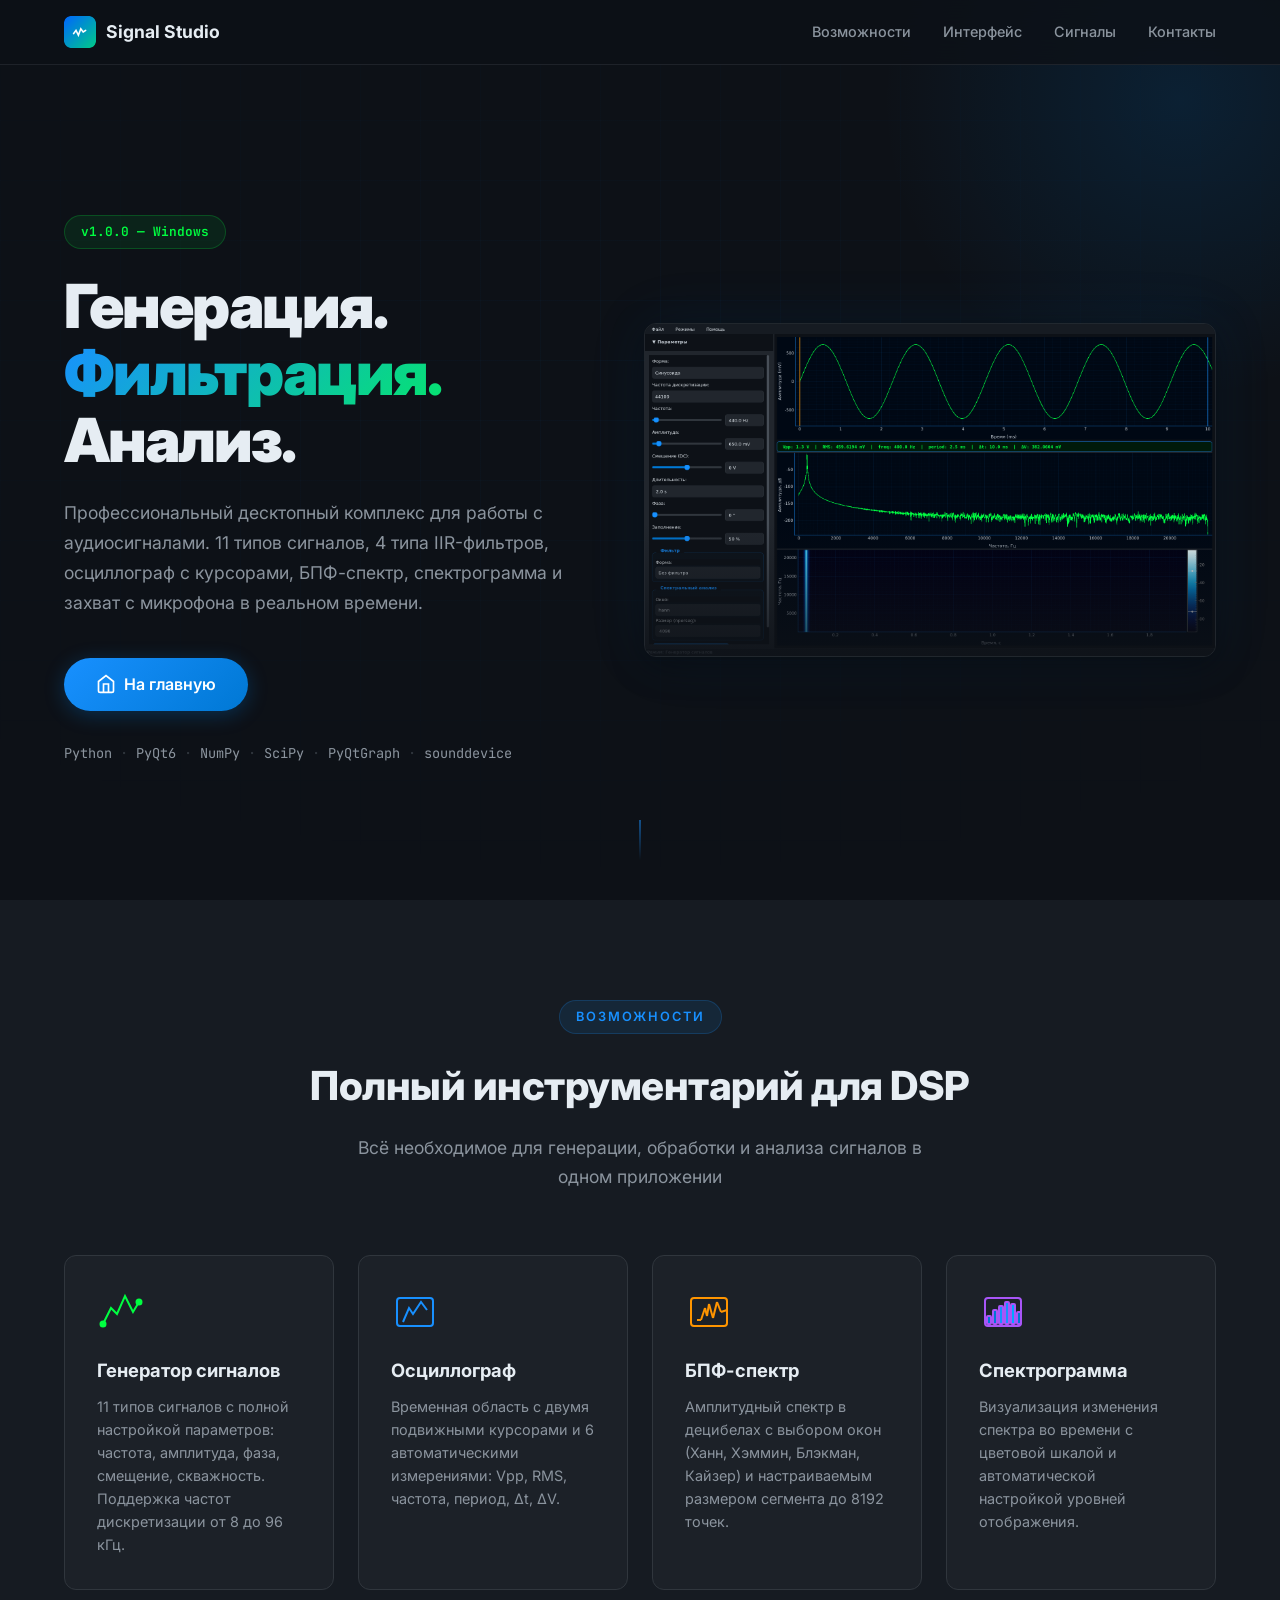
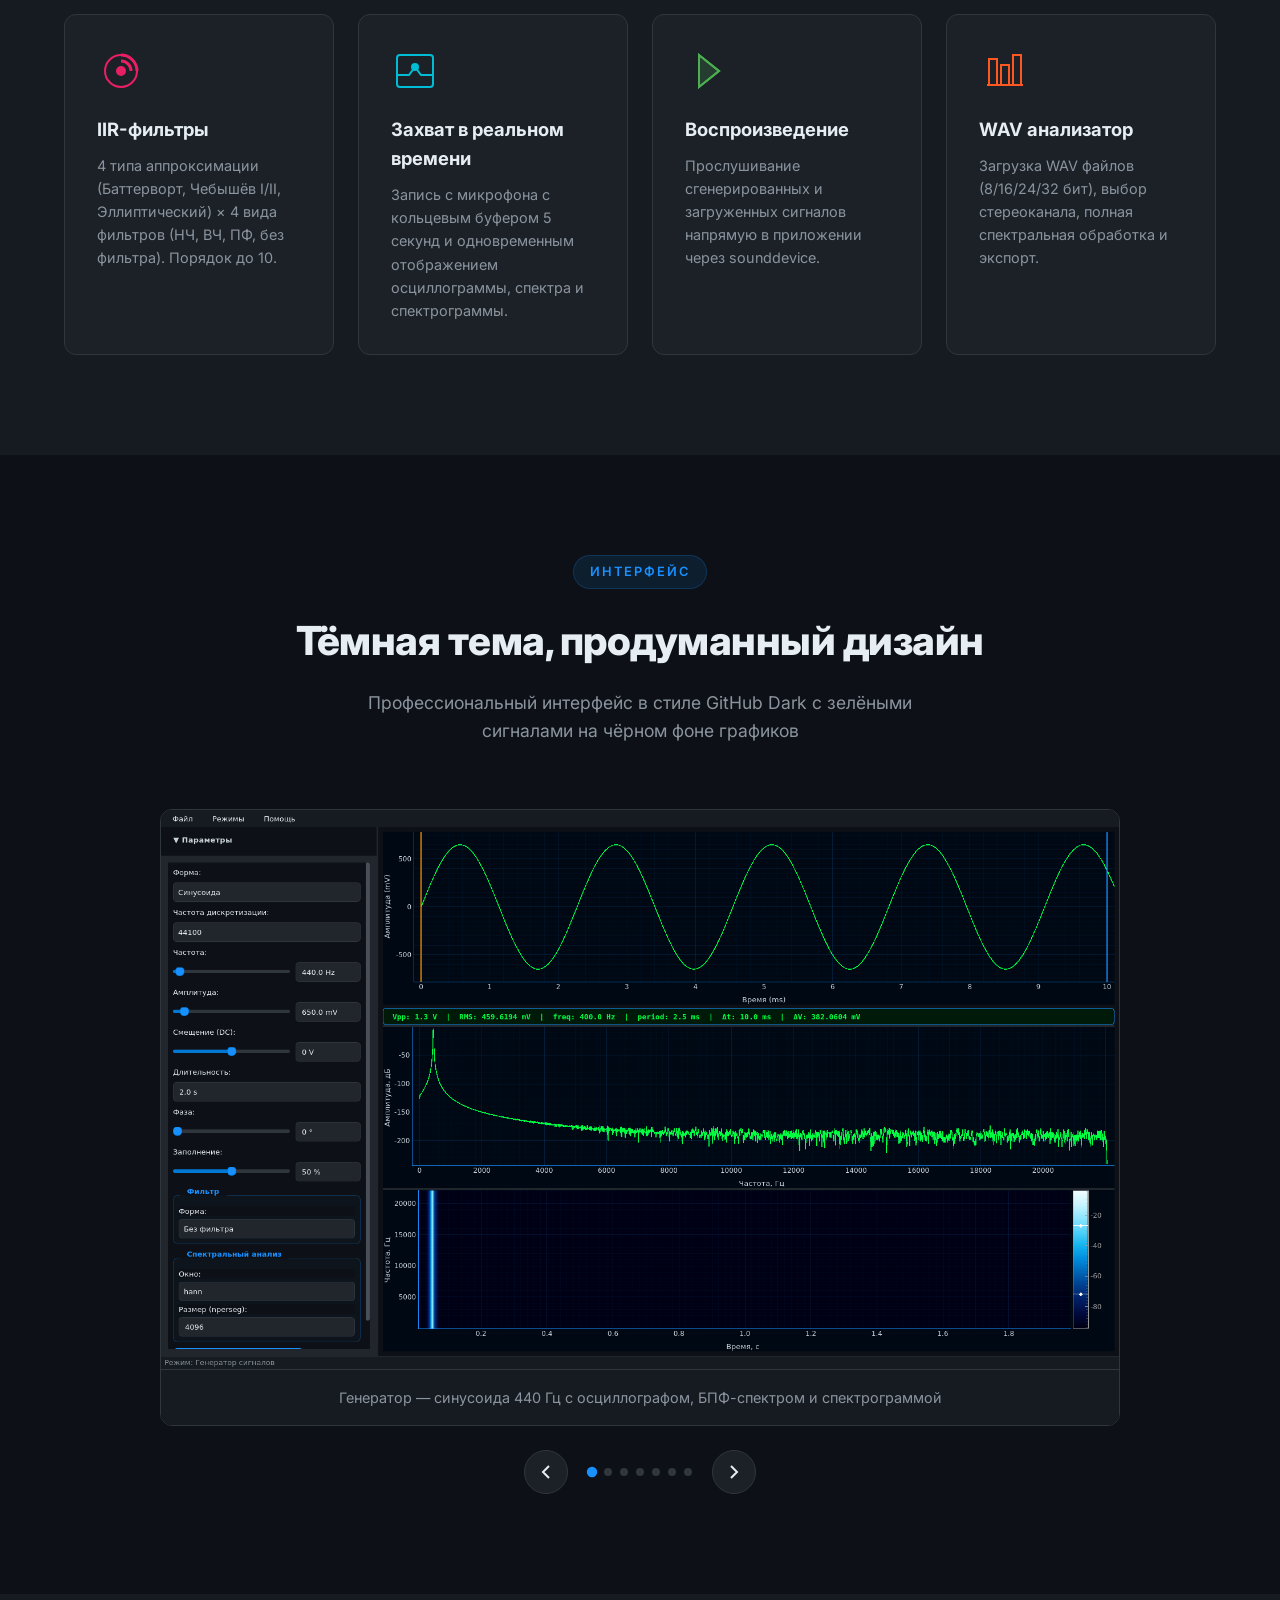
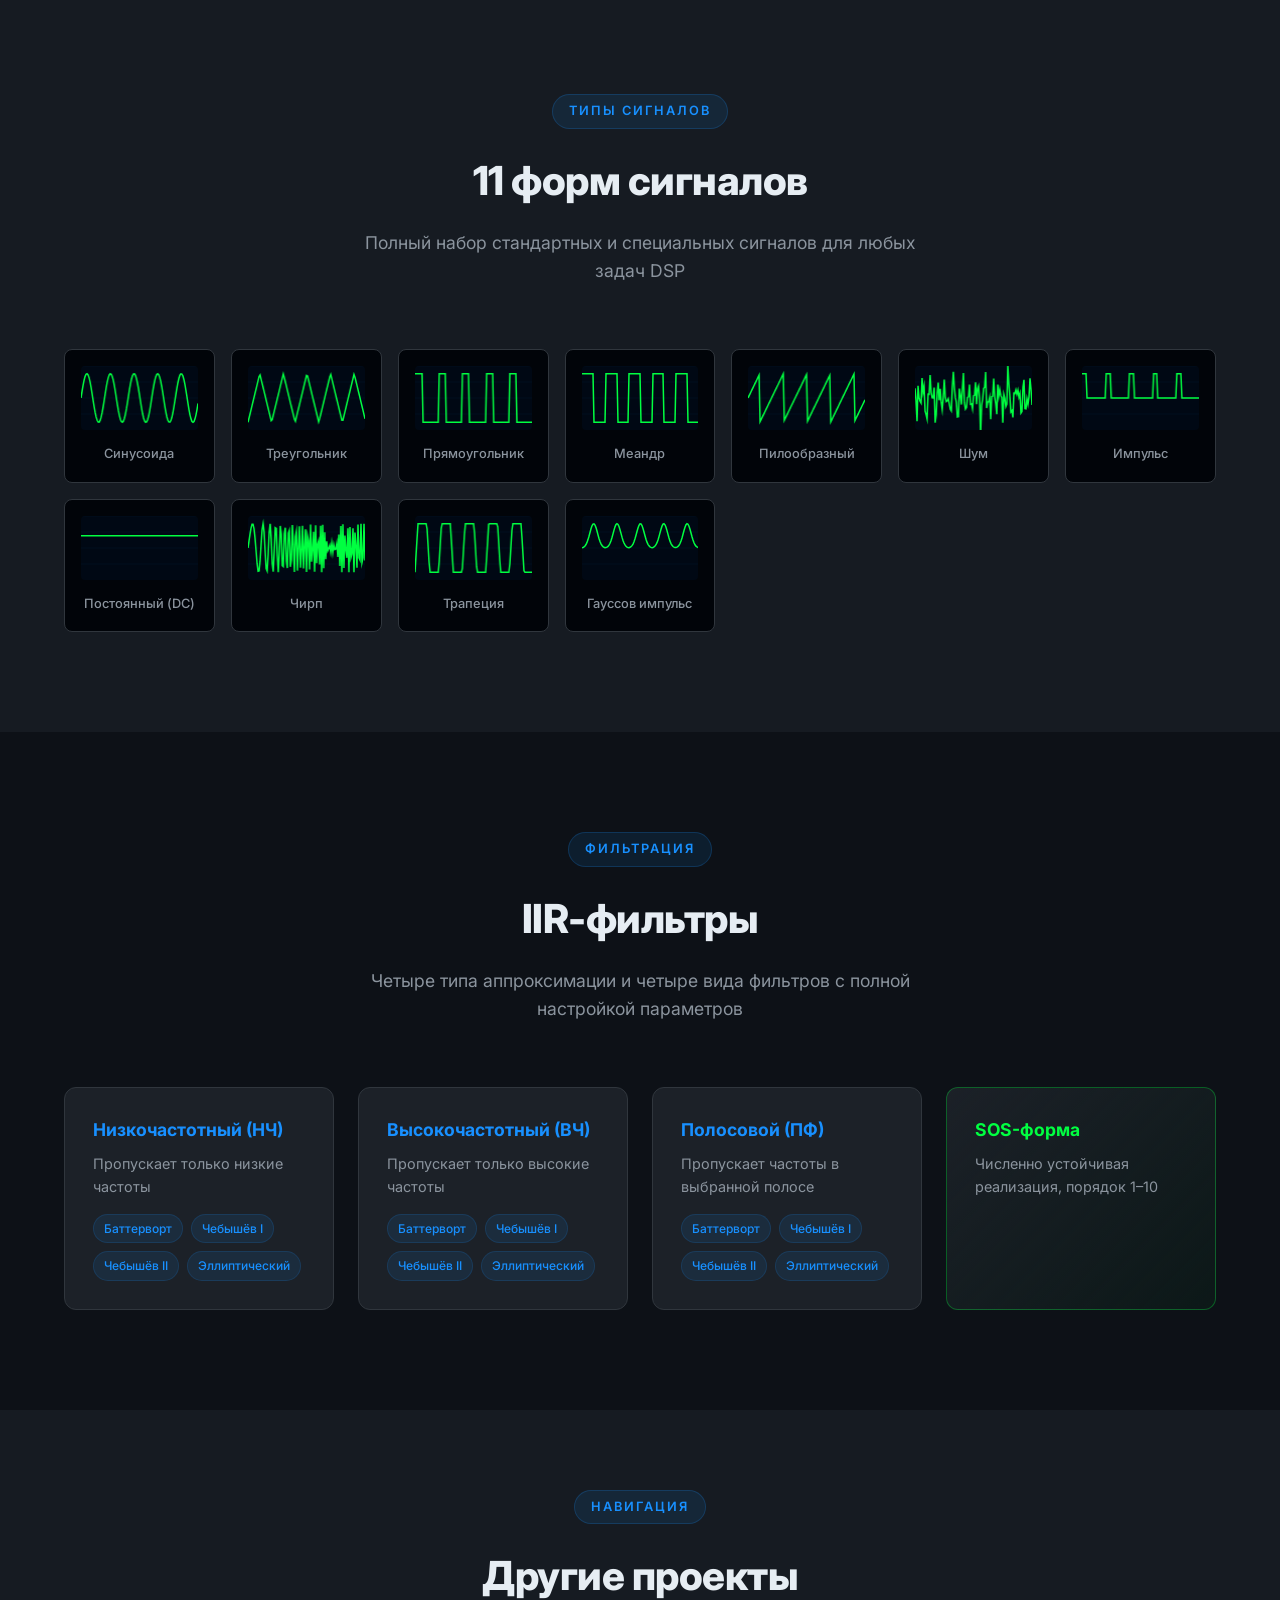
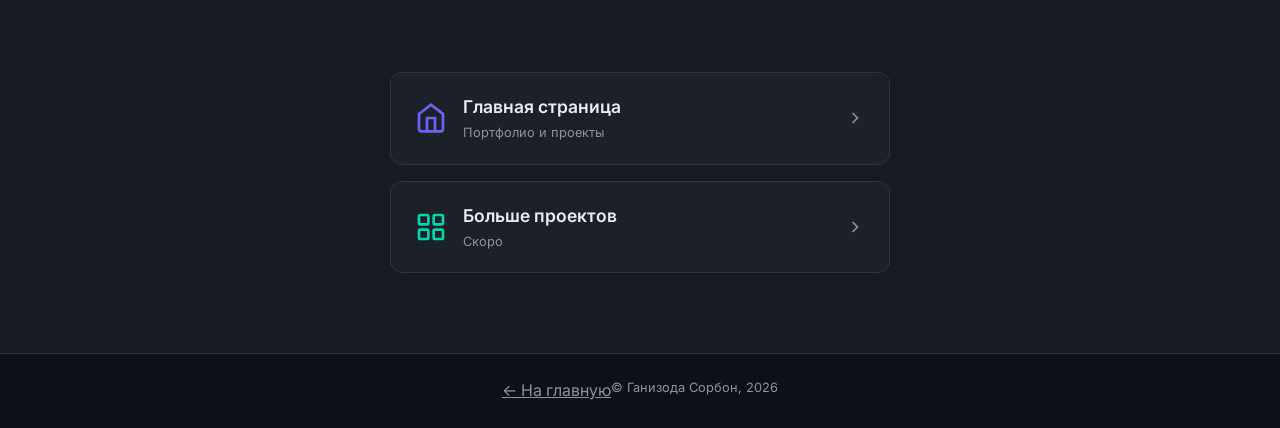
==== commit 7211df35: "update SignalStudio page: remove download button" ====
--- a/SignalStudio/index.html
+++ b/SignalStudio/index.html
@@ -50,11 +50,7 @@
                     БПФ-спектр, спектрограмма и захват с микрофона в реальном времени.
                 </p>
                 <div class="hero-actions">
-                    <a href="files/Signal.Studio.exe" class="btn btn-primary btn-lg" download>
-                        <svg width="20" height="20" viewBox="0 0 24 24" fill="none" stroke="currentColor" stroke-width="2"><path d="M21 15v4a2 2 0 01-2 2H5a2 2 0 01-2-2v-4"/><polyline points="7 10 12 15 17 10"/><line x1="12" y1="15" x2="12" y2="3"/></svg>
-                        Скачать .exe
-                    </a>
-                    <a href="/" class="btn btn-outline btn-lg">
+                    <a href="/" class="btn btn-primary btn-lg">
                         <svg width="20" height="20" viewBox="0 0 24 24" fill="none" stroke="currentColor" stroke-width="2"><path d="M3 9l9-7 9 7v11a2 2 0 01-2 2H5a2 2 0 01-2-2z"/><polyline points="9 22 9 12 15 12 15 22"/></svg>
                         На главную
                     </a>
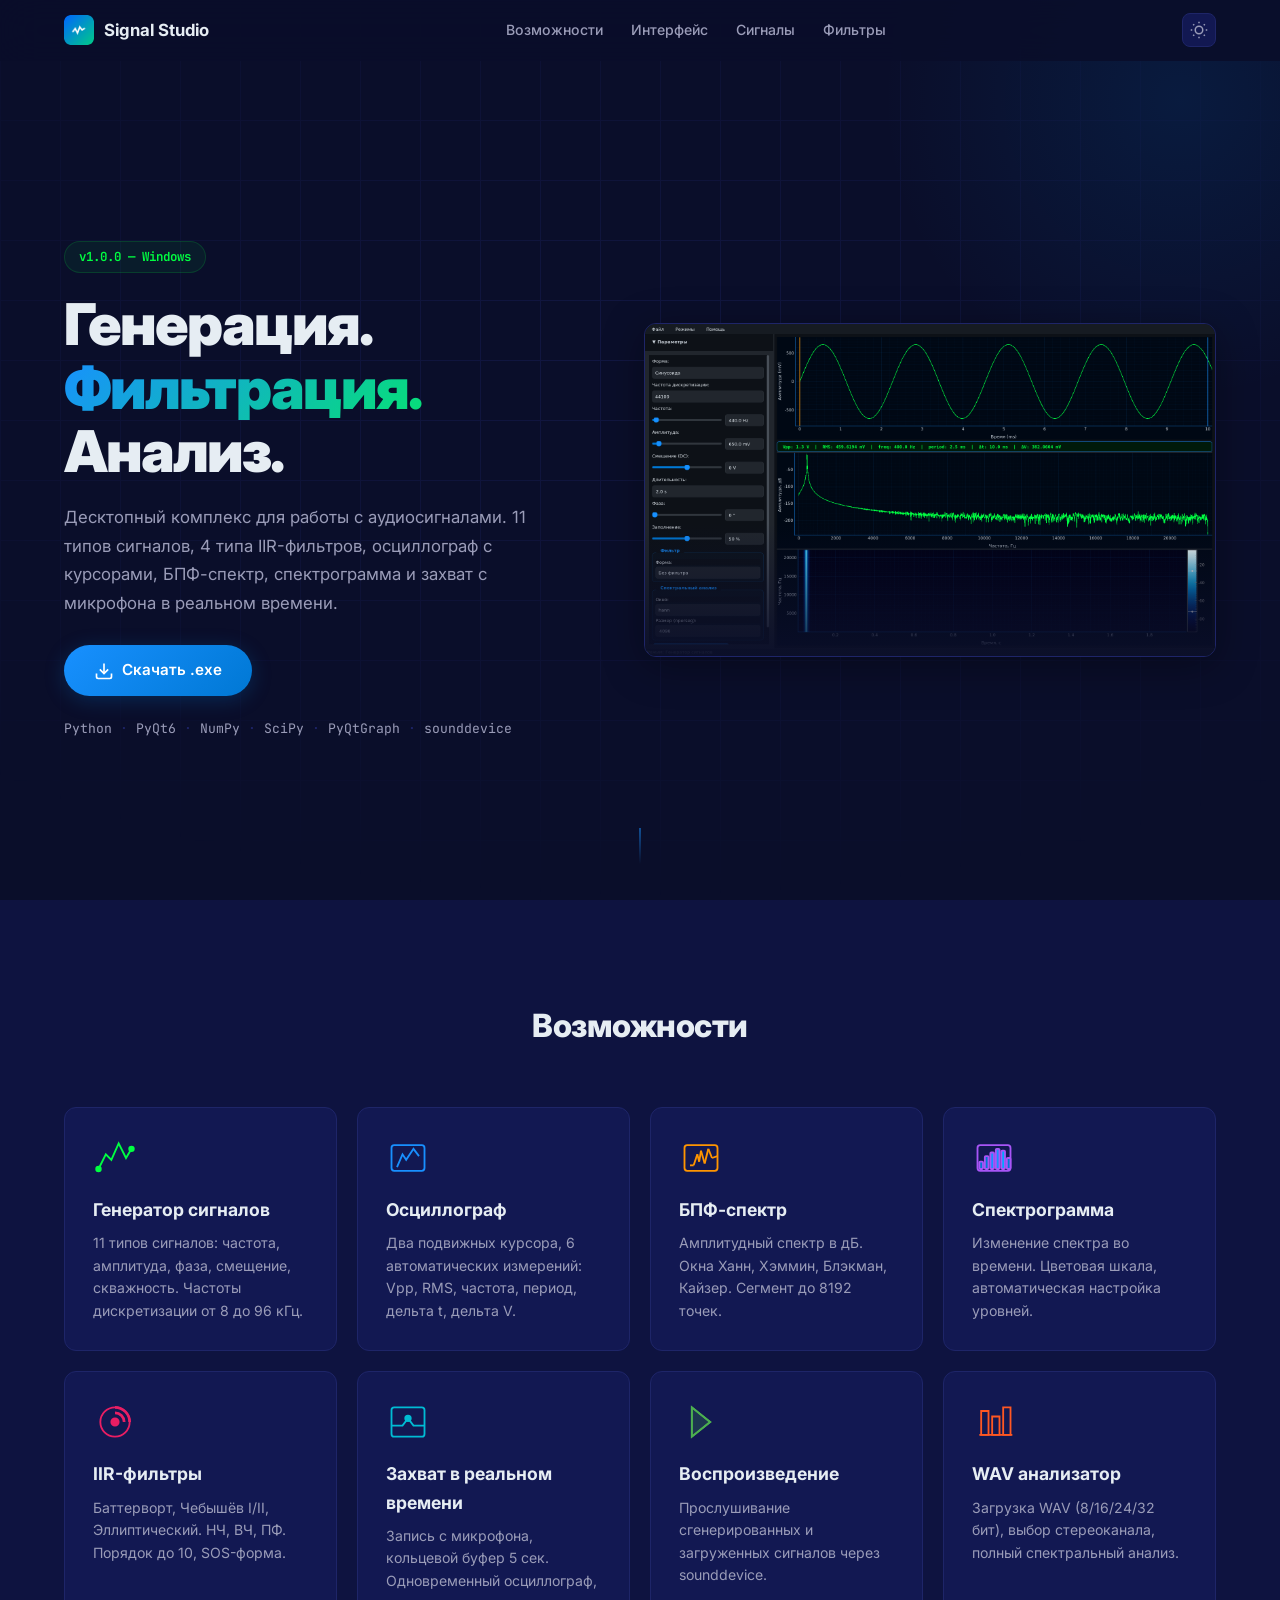
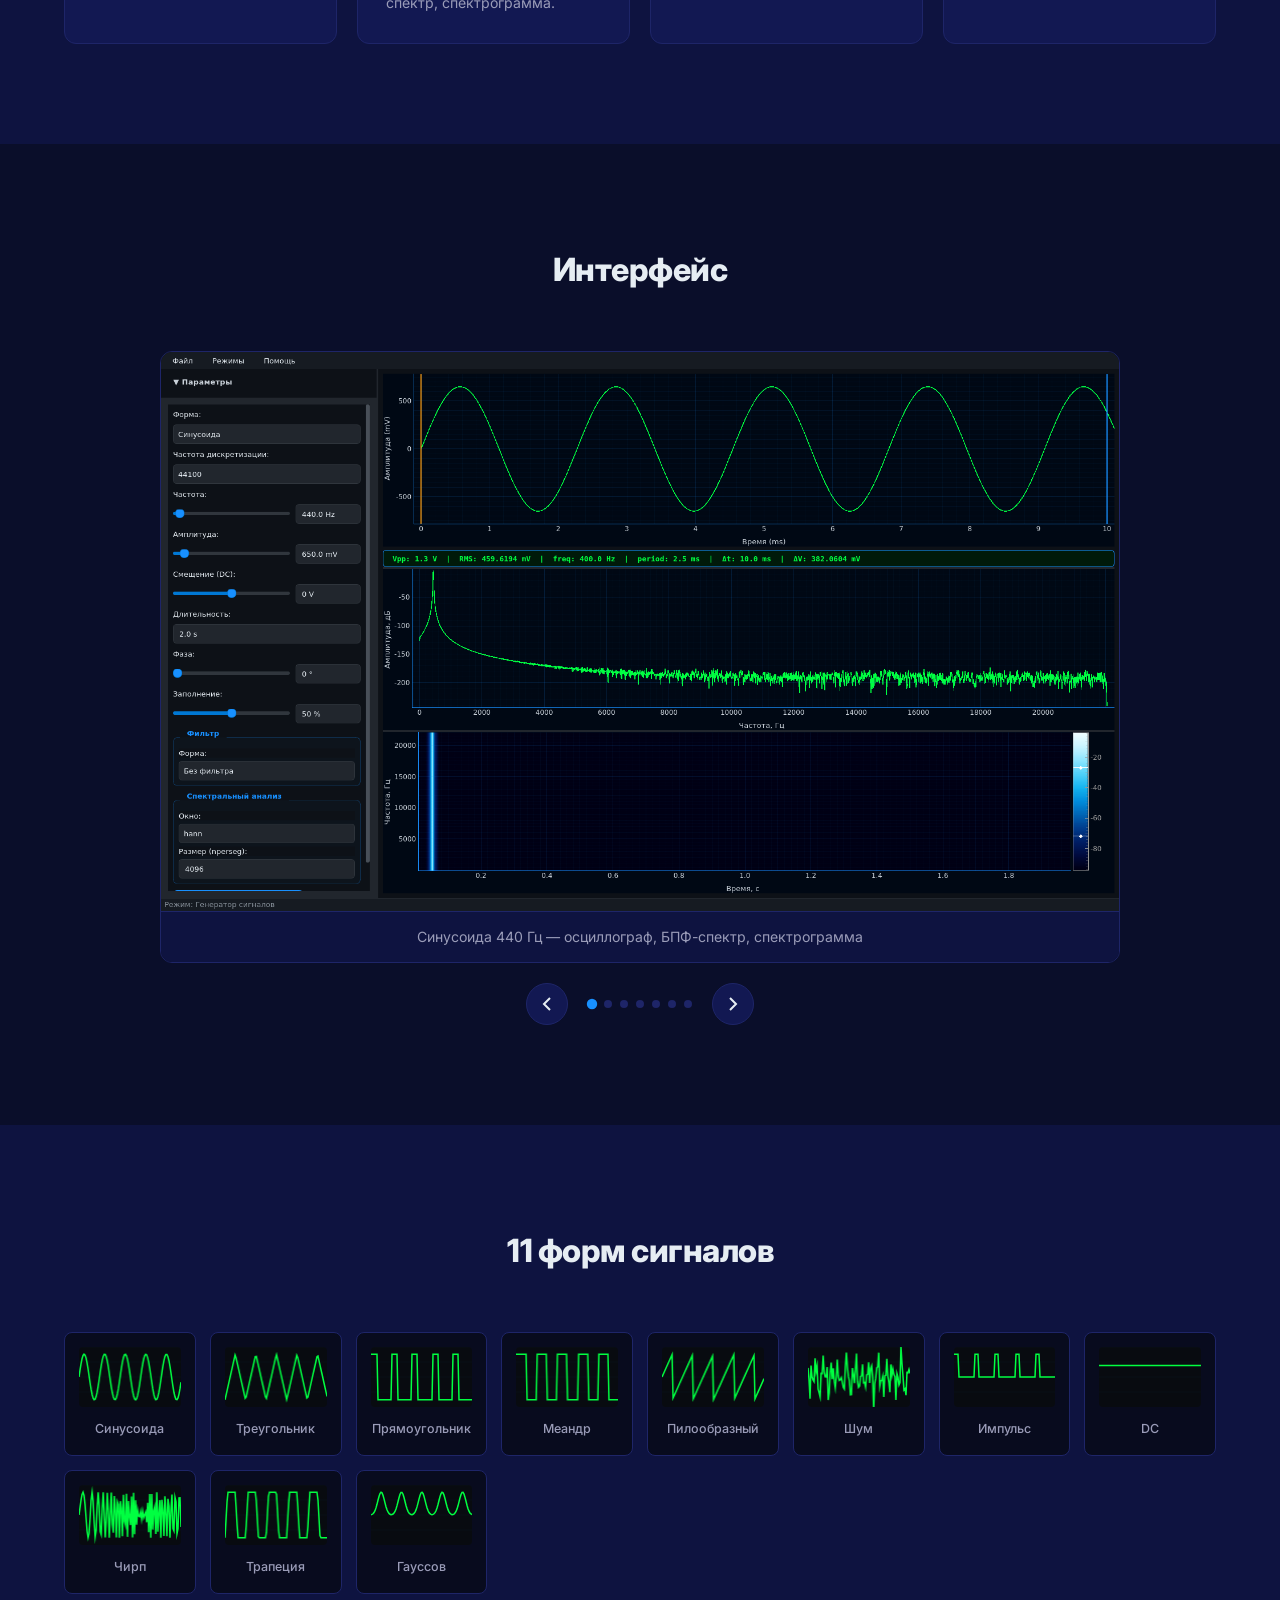
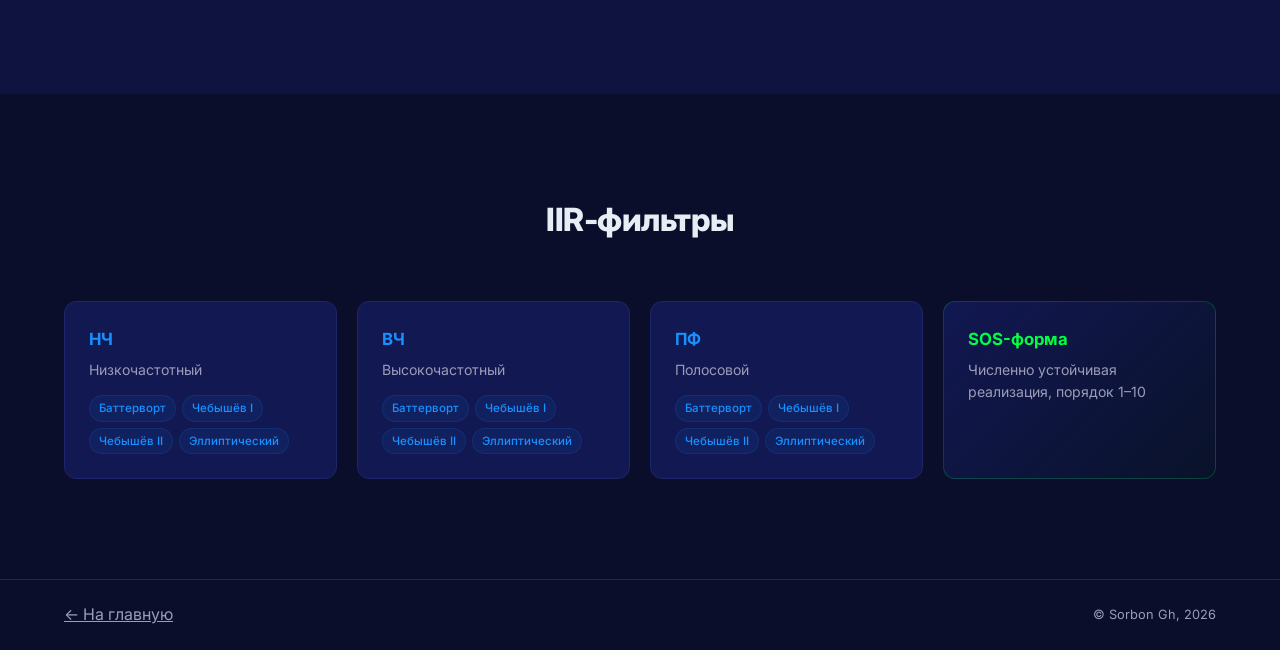
==== commit 39614d3e: "init" ====
--- a/SignalStudio/index.html
+++ b/SignalStudio/index.html
@@ -1,39 +1,42 @@
 <!DOCTYPE html>
 <html lang="ru">
 <head>
-    <meta charset="UTF-8">
-    <meta name="viewport" content="width=device-width, initial-scale=1.0">
-    <title>Signal Studio — Генерация, фильтрация и анализ сигналов</title>
-    <meta name="description" content="Signal Studio — профессиональный десктопный комплекс для генерации, фильтрации и спектрального анализа аудиосигналов. 11 типов сигналов, IIR-фильтры, осциллограф, БПФ-спектр, спектрограмма.">
-    <meta name="google-site-verification" content="Z-bg6QIiKMG_0FD9CE97sleG6BTZ7q_LUB2WJzcYlWE" />
-    <link rel="icon" href="favicon.ico" type="image/x-icon">
+<meta charset="UTF-8">
+<script>var t=localStorage.getItem('theme')||'dark';document.documentElement.setAttribute('data-theme',t);if(t==='light')document.documentElement.style.cssText='background:#f6f8fa;color:#1f2328';else document.documentElement.style.cssText='background:#0a0e2a;color:#e6edf3';</script>
+<meta name="viewport" content="width=device-width, initial-scale=1.0">
+    <title>Signal Studio</title>
+    <meta name="description" content="Signal Studio — генерация, фильтрация и анализ аудиосигналов. 11 типов сигналов, IIR-фильтры, осциллограф, БПФ-спектр, спектрограмма.">
+    <link rel="icon" href="main/assets/icon.ico" type="image/x-icon">
     <link rel="preconnect" href="https://fonts.googleapis.com">
     <link rel="preconnect" href="https://fonts.gstatic.com" crossorigin>
     <link href="https://fonts.googleapis.com/css2?family=Inter:wght@300;400;500;600;700;800;900&family=JetBrains+Mono:wght@400;500;600&display=swap" rel="stylesheet">
     <link rel="stylesheet" href="style.css">
 </head>
 <body>
-    <!-- Navbar -->
     <nav class="navbar" id="navbar">
         <div class="container nav-content">
             <a href="#" class="nav-logo">
-                <img class="logo-icon" src="favicon.ico" alt="Signal Studio">
+                <img class="logo-icon" src="main/assets/icon.ico" alt="">
                 <span>Signal Studio</span>
             </a>
             <div class="nav-links">
                 <a href="#features">Возможности</a>
                 <a href="#screenshots">Интерфейс</a>
                 <a href="#signals">Сигналы</a>
-                <a href="#contacts">Контакты</a>
-            </div>
-
+                <a href="#filters">Фильтры</a>
+            </div>
+            <div class="nav-actions">
+            <button class="theme-toggle" id="themeToggle" aria-label="Сменить тему">
+                <svg class="icon-sun" width="18" height="18" viewBox="0 0 24 24" fill="none" stroke="currentColor" stroke-width="2"><circle cx="12" cy="12" r="5"/><line x1="12" y1="1" x2="12" y2="3"/><line x1="12" y1="21" x2="12" y2="23"/><line x1="4.22" y1="4.22" x2="5.64" y2="5.64"/><line x1="18.36" y1="18.36" x2="19.78" y2="19.78"/><line x1="1" y1="12" x2="3" y2="12"/><line x1="21" y1="12" x2="23" y2="12"/><line x1="4.22" y1="19.78" x2="5.64" y2="18.36"/><line x1="18.36" y1="5.64" x2="19.78" y2="4.22"/></svg>
+                <svg class="icon-moon" width="18" height="18" viewBox="0 0 24 24" fill="none" stroke="currentColor" stroke-width="2"><path d="M21 12.79A9 9 0 1111.21 3 7 7 0 0021 12.79z"/></svg>
+            </button>
             <button class="mobile-menu-btn" id="mobileMenuBtn" aria-label="Меню">
                 <span></span><span></span><span></span>
             </button>
+            </div>
         </div>
     </nav>
 
-    <!-- Hero -->
     <section class="hero" id="hero">
         <div class="hero-bg-grid"></div>
         <div class="container hero-content">
@@ -45,27 +48,27 @@
                     <span class="hero-title-line">Анализ.</span>
                 </h1>
                 <p class="hero-desc">
-                    Профессиональный десктопный комплекс для работы с аудиосигналами. 
+                    Десктопный комплекс для работы с аудиосигналами. 
                     11 типов сигналов, 4 типа IIR-фильтров, осциллограф с курсорами, 
                     БПФ-спектр, спектрограмма и захват с микрофона в реальном времени.
                 </p>
                 <div class="hero-actions">
-                    <a href="/" class="btn btn-primary btn-lg">
-                        <svg width="20" height="20" viewBox="0 0 24 24" fill="none" stroke="currentColor" stroke-width="2"><path d="M3 9l9-7 9 7v11a2 2 0 01-2 2H5a2 2 0 01-2-2z"/><polyline points="9 22 9 12 15 12 15 22"/></svg>
-                        На главную
+                    <a href="https://github.com/Sorbon-Gh/sorbon-gh.github.io/releases/download/v1.0.0/Signal.Studio.exe" class="btn btn-primary btn-lg">
+                        <svg width="20" height="20" viewBox="0 0 24 24" fill="none" stroke="currentColor" stroke-width="2"><path d="M21 15v4a2 2 0 01-2 2H5a2 2 0 01-2-2v-4"/><polyline points="7 10 12 15 17 10"/><line x1="12" y1="15" x2="12" y2="3"/></svg>
+                        Скачать .exe
                     </a>
                 </div>
                 <div class="hero-tech">
                     <span>Python</span>
-                    <span class="dot">·</span>
+                    <span class="dot">&middot;</span>
                     <span>PyQt6</span>
-                    <span class="dot">·</span>
+                    <span class="dot">&middot;</span>
                     <span>NumPy</span>
-                    <span class="dot">·</span>
+                    <span class="dot">&middot;</span>
                     <span>SciPy</span>
-                    <span class="dot">·</span>
+                    <span class="dot">&middot;</span>
                     <span>PyQtGraph</span>
-                    <span class="dot">·</span>
+                    <span class="dot">&middot;</span>
                     <span>sounddevice</span>
                 </div>
             </div>
@@ -81,13 +84,10 @@
         </div>
     </section>
 
-    <!-- Features -->
     <section class="section features" id="features">
         <div class="container">
             <div class="section-header">
-                <span class="section-tag">Возможности</span>
-                <h2>Полный инструментарий для DSP</h2>
-                <p>Всё необходимое для генерации, обработки и анализа сигналов в одном приложении</p>
+                <h2>Возможности</h2>
             </div>
             <div class="features-grid">
                 <div class="feature-card" data-aos="fade-up">
@@ -95,89 +95,86 @@
                         <svg viewBox="0 0 48 48" fill="none" stroke="#00ff41" stroke-width="2"><path d="M6 36 L14 20 L20 26 L28 8 L36 24 L42 14"/><circle cx="6" cy="36" r="2.5" fill="#00ff41"/><circle cx="42" cy="14" r="2.5" fill="#00ff41"/></svg>
                     </div>
                     <h3>Генератор сигналов</h3>
-                    <p>11 типов сигналов с полной настройкой параметров: частота, амплитуда, фаза, смещение, скважность. Поддержка частот дискретизации от 8 до 96 кГц.</p>
+                    <p>11 типов сигналов: частота, амплитуда, фаза, смещение, скважность. Частоты дискретизации от 8 до 96 кГц.</p>
                 </div>
                 <div class="feature-card" data-aos="fade-up" data-delay="100">
                     <div class="feature-icon">
                         <svg viewBox="0 0 48 48" fill="none" stroke="#1890ff" stroke-width="2"><rect x="6" y="10" width="36" height="28" rx="3"/><path d="M12 34 L18 20 L22 26 L30 14 L36 22"/></svg>
                     </div>
                     <h3>Осциллограф</h3>
-                    <p>Временная область с двумя подвижными курсорами и 6 автоматическими измерениями: Vpp, RMS, частота, период, Δt, ΔV.</p>
+                    <p>Два подвижных курсора, 6 автоматических измерений: Vpp, RMS, частота, период, дельта t, дельта V.</p>
                 </div>
                 <div class="feature-card" data-aos="fade-up" data-delay="200">
                     <div class="feature-icon">
                         <svg viewBox="0 0 48 48" fill="none" stroke="#ff9500" stroke-width="2"><rect x="6" y="10" width="36" height="28" rx="3"/><line x1="12" y1="32" x2="16" y2="32"/><line x1="16" y1="32" x2="20" y2="20"/><line x1="20" y1="20" x2="22" y2="28"/><line x1="22" y1="28" x2="24" y2="16"/><line x1="24" y1="16" x2="28" y2="30"/><line x1="28" y1="30" x2="32" y2="14"/><line x1="32" y1="14" x2="36" y2="24"/><line x1="36" y1="24" x2="42" y2="22"/></svg>
                     </div>
                     <h3>БПФ-спектр</h3>
-                    <p>Амплитудный спектр в децибелах с выбором окон (Ханн, Хэммин, Блэкман, Кайзер) и настраиваемым размером сегмента до 8192 точек.</p>
+                    <p>Амплитудный спектр в дБ. Окна Ханн, Хэммин, Блэкман, Кайзер. Сегмент до 8192 точек.</p>
                 </div>
                 <div class="feature-card" data-aos="fade-up" data-delay="300">
                     <div class="feature-icon">
                         <svg viewBox="0 0 48 48" fill="none" stroke="#a855f7" stroke-width="2"><rect x="6" y="10" width="36" height="28" rx="3"/><rect x="8" y="28" width="4" height="8" fill="#0078d4" rx="1"/><rect x="14" y="22" width="4" height="14" fill="#0078d4" rx="1"/><rect x="20" y="18" width="4" height="18" fill="#1890ff" rx="1"/><rect x="26" y="14" width="4" height="22" fill="#1890ff" rx="1"/><rect x="32" y="16" width="4" height="20" fill="#00a8ff" rx="1"/><rect x="38" y="24" width="4" height="12" fill="#0078d4" rx="1"/></svg>
                     </div>
                     <h3>Спектрограмма</h3>
-                    <p>Визуализация изменения спектра во времени с цветовой шкалой и автоматической настройкой уровней отображения.</p>
+                    <p>Изменение спектра во времени. Цветовая шкала, автоматическая настройка уровней.</p>
                 </div>
                 <div class="feature-card" data-aos="fade-up" data-delay="400">
                     <div class="feature-icon">
                         <svg viewBox="0 0 48 48" fill="none" stroke="#e91e63" stroke-width="2"><circle cx="24" cy="24" r="16"/><path d="M24 8 A16 16 0 0 1 40 24" stroke-width="3"/><path d="M24 14 A10 10 0 0 1 34 24" stroke-width="3"/><circle cx="24" cy="24" r="4" fill="#e91e63"/></svg>
                     </div>
                     <h3>IIR-фильтры</h3>
-                    <p>4 типа аппроксимации (Баттерворт, Чебышёв I/II, Эллиптический) × 4 вида фильтров (НЧ, ВЧ, ПФ, без фильтра). Порядок до 10.</p>
+                    <p>Баттерворт, Чебышёв I/II, Эллиптический. НЧ, ВЧ, ПФ. Порядок до 10, SOS-форма.</p>
                 </div>
                 <div class="feature-card" data-aos="fade-up" data-delay="500">
                     <div class="feature-icon">
                         <svg viewBox="0 0 48 48" fill="none" stroke="#00bcd4" stroke-width="2"><rect x="6" y="8" width="36" height="32" rx="3"/><path d="M6 28 L18 28 L24 20 L30 28 L42 28"/><circle cx="24" cy="20" r="3" fill="#00bcd4"/></svg>
                     </div>
                     <h3>Захват в реальном времени</h3>
-                    <p>Запись с микрофона с кольцевым буфером 5 секунд и одновременным отображением осциллограммы, спектра и спектрограммы.</p>
+                    <p>Запись с микрофона, кольцевой буфер 5 сек. Одновременный осциллограф, спектр, спектрограмма.</p>
                 </div>
                 <div class="feature-card" data-aos="fade-up" data-delay="600">
                     <div class="feature-icon">
                         <svg viewBox="0 0 48 48" fill="none" stroke="#4caf50" stroke-width="2"><path d="M14 8 L14 40 L34 24 Z" fill="#4caf50" fill-opacity="0.2"/><path d="M14 8 L14 40 L34 24 Z"/></svg>
                     </div>
                     <h3>Воспроизведение</h3>
-                    <p>Прослушивание сгенерированных и загруженных сигналов напрямую в приложении через sounddevice.</p>
+                    <p>Прослушивание сгенерированных и загруженных сигналов через sounddevice.</p>
                 </div>
                 <div class="feature-card" data-aos="fade-up" data-delay="700">
                     <div class="feature-icon">
                         <svg viewBox="0 0 48 48" fill="none" stroke="#ff5722" stroke-width="2"><path d="M10 38 L18 38 L18 12 L10 12 Z"/><path d="M22 38 L30 38 L30 18 L22 18 Z"/><path d="M34 38 L42 38 L42 8 L34 8 Z"/><line x1="8" y1="38" x2="44" y2="38"/></svg>
                     </div>
                     <h3>WAV анализатор</h3>
-                    <p>Загрузка WAV файлов (8/16/24/32 бит), выбор стереоканала, полная спектральная обработка и экспорт.</p>
-                </div>
-            </div>
-        </div>
-    </section>
-
-    <!-- Screenshots Carousel -->
+                    <p>Загрузка WAV (8/16/24/32 бит), выбор стереоканала, полный спектральный анализ.</p>
+                </div>
+            </div>
+        </div>
+    </section>
+
     <section class="section screenshots-section" id="screenshots">
         <div class="container">
             <div class="section-header">
-                <span class="section-tag">Интерфейс</span>
-                <h2>Тёмная тема, продуманный дизайн</h2>
-                <p>Профессиональный интерфейс в стиле GitHub Dark с зелёными сигналами на чёрном фоне графиков</p>
+                <h2>Интерфейс</h2>
             </div>
             <div class="screenshots-carousel" id="carousel">
                 <div class="carousel-track" id="carouselTrack">
                     <div class="carousel-slide active">
                         <img src="screenshots/06_generator_440hz.png" alt="Генератор — синусоида 440 Гц">
-                        <div class="slide-caption">Генератор — синусоида 440 Гц с осциллографом, БПФ-спектром и спектрограммой</div>
-                    </div>
-                    <div class="carousel-slide">
-                        <img src="screenshots/02_generator_sawtooth.png" alt="Генератор — пилообразный сигнал">
-                        <div class="slide-caption">Пилообразный сигнал — чёткие гармоники в спектре</div>
-                    </div>
-                    <div class="carousel-slide">
-                        <img src="screenshots/03_generator_chirp.png" alt="Генератор — чирп">
-                        <div class="slide-caption">Чирп-сигнал — линейная развёртка частоты</div>
-                    </div>
-                    <div class="carousel-slide">
-                        <img src="screenshots/07_generator_noise.png" alt="Генератор — шум">
+                        <div class="slide-caption">Синусоида 440 Гц — осциллограф, БПФ-спектр, спектрограмма</div>
+                    </div>
+                    <div class="carousel-slide">
+                        <img src="screenshots/02_generator_sawtooth.png" alt="Пилообразный сигнал">
+                        <div class="slide-caption">Пилообразный сигнал — чёткие гармоники</div>
+                    </div>
+                    <div class="carousel-slide">
+                        <img src="screenshots/03_generator_chirp.png" alt="Чирп-сигнал">
+                        <div class="slide-caption">Чирп — линейная развёртка частоты</div>
+                    </div>
+                    <div class="carousel-slide">
+                        <img src="screenshots/07_generator_noise.png" alt="Белый шум">
                         <div class="slide-caption">Белый шум — равномерный спектр</div>
                     </div>
                     <div class="carousel-slide">
-                        <img src="screenshots/08_generator_gaussian.png" alt="Генератор — гауссов импульс">
+                        <img src="screenshots/08_generator_gaussian.png" alt="Гауссов импульс">
                         <div class="slide-caption">Гауссов импульс — колоколообразная огибающая</div>
                     </div>
                     <div class="carousel-slide">
@@ -186,7 +183,7 @@
                     </div>
                     <div class="carousel-slide">
                         <img src="screenshots/05_realtime.png" alt="Реальное время">
-                        <div class="slide-caption">Реальное время — захват с микрофона</div>
+                        <div class="slide-caption">Захват с микрофона в реальном времени</div>
                     </div>
                 </div>
                 <div class="carousel-controls">
@@ -202,13 +199,10 @@
         </div>
     </section>
 
-    <!-- Signal Types -->
     <section class="section signals-section" id="signals">
         <div class="container">
             <div class="section-header">
-                <span class="section-tag">Типы сигналов</span>
                 <h2>11 форм сигналов</h2>
-                <p>Полный набор стандартных и специальных сигналов для любых задач DSP</p>
             </div>
             <div class="signals-grid">
                 <div class="signal-item"><canvas class="signal-canvas" data-type="sinusoidal"></canvas><span>Синусоида</span></div>
@@ -218,26 +212,23 @@
                 <div class="signal-item"><canvas class="signal-canvas" data-type="sawtooth"></canvas><span>Пилообразный</span></div>
                 <div class="signal-item"><canvas class="signal-canvas" data-type="noise"></canvas><span>Шум</span></div>
                 <div class="signal-item"><canvas class="signal-canvas" data-type="pulse"></canvas><span>Импульс</span></div>
-                <div class="signal-item"><canvas class="signal-canvas" data-type="dc"></canvas><span>Постоянный (DC)</span></div>
+                <div class="signal-item"><canvas class="signal-canvas" data-type="dc"></canvas><span>DC</span></div>
                 <div class="signal-item"><canvas class="signal-canvas" data-type="chirp"></canvas><span>Чирп</span></div>
                 <div class="signal-item"><canvas class="signal-canvas" data-type="trapezoidal"></canvas><span>Трапеция</span></div>
-                <div class="signal-item"><canvas class="signal-canvas" data-type="gaussian"></canvas><span>Гауссов импульс</span></div>
-            </div>
-        </div>
-    </section>
-
-    <!-- Filters -->
+                <div class="signal-item"><canvas class="signal-canvas" data-type="gaussian"></canvas><span>Гауссов</span></div>
+            </div>
+        </div>
+    </section>
+
     <section class="section filters-section" id="filters">
         <div class="container">
             <div class="section-header">
-                <span class="section-tag">Фильтрация</span>
                 <h2>IIR-фильтры</h2>
-                <p>Четыре типа аппроксимации и четыре вида фильтров с полной настройкой параметров</p>
             </div>
             <div class="filters-grid">
                 <div class="filter-card">
-                    <div class="filter-type">Низкочастотный (НЧ)</div>
-                    <div class="filter-desc">Пропускает только низкие частоты</div>
+                    <div class="filter-type">НЧ</div>
+                    <div class="filter-desc">Низкочастотный</div>
                     <div class="filter-approx-list">
                         <span class="filter-tag">Баттерворт</span>
                         <span class="filter-tag">Чебышёв I</span>
@@ -246,8 +237,8 @@
                     </div>
                 </div>
                 <div class="filter-card">
-                    <div class="filter-type">Высокочастотный (ВЧ)</div>
-                    <div class="filter-desc">Пропускает только высокие частоты</div>
+                    <div class="filter-type">ВЧ</div>
+                    <div class="filter-desc">Высокочастотный</div>
                     <div class="filter-approx-list">
                         <span class="filter-tag">Баттерворт</span>
                         <span class="filter-tag">Чебышёв I</span>
@@ -256,8 +247,8 @@
                     </div>
                 </div>
                 <div class="filter-card">
-                    <div class="filter-type">Полосовой (ПФ)</div>
-                    <div class="filter-desc">Пропускает частоты в выбранной полосе</div>
+                    <div class="filter-type">ПФ</div>
+                    <div class="filter-desc">Полосовой</div>
                     <div class="filter-approx-list">
                         <span class="filter-tag">Баттерворт</span>
                         <span class="filter-tag">Чебышёв I</span>
@@ -273,41 +264,10 @@
         </div>
     </section>
 
-
-
-    <!-- Navigation -->
-    <section class="section contacts-section">
-        <div class="container">
-            <div class="section-header">
-                <span class="section-tag">Навигация</span>
-                <h2>Другие проекты</h2>
-            </div>
-            <div class="contacts-grid">
-                <a href="/" class="contact-card">
-                    <svg width="32" height="32" viewBox="0 0 24 24" fill="none" stroke="#6c63ff" stroke-width="2"><path d="M3 9l9-7 9 7v11a2 2 0 01-2 2H5a2 2 0 01-2-2z"/><polyline points="9 22 9 12 15 12 15 22"/></svg>
-                    <div>
-                        <div class="contact-label">Главная страница</div>
-                        <div style="font-size:0.8rem;color:var(--text-muted);margin-top:2px">Портфолио и проекты</div>
-                    </div>
-                    <svg class="contact-arrow" width="20" height="20" viewBox="0 0 24 24" fill="none" stroke="currentColor" stroke-width="2"><polyline points="9 18 15 12 9 6"/></svg>
-                </a>
-                <a href="/" class="contact-card">
-                    <svg width="32" height="32" viewBox="0 0 24 24" fill="none" stroke="#00d4aa" stroke-width="2"><rect x="3" y="3" width="7" height="7" rx="1"/><rect x="14" y="3" width="7" height="7" rx="1"/><rect x="3" y="14" width="7" height="7" rx="1"/><rect x="14" y="14" width="7" height="7" rx="1"/></svg>
-                    <div>
-                        <div class="contact-label">Больше проектов</div>
-                        <div style="font-size:0.8rem;color:var(--text-muted);margin-top:2px">Скоро</div>
-                    </div>
-                    <svg class="contact-arrow" width="20" height="20" viewBox="0 0 24 24" fill="none" stroke="currentColor" stroke-width="2"><polyline points="9 18 15 12 9 6"/></svg>
-                </a>
-            </div>
-        </div>
-    </section>
-
-    <!-- Footer -->
     <footer class="footer">
         <div class="container footer-content">
-            <a href="/" style="color:var(--text-muted);transition:color 0.3s">← На главную</a>
-            <span>© Ганизода Сорбон, 2026</span>
+            <a href="/" style="color:var(--text-muted);transition:color 0.3s">&larr; На главную</a>
+            <span>&copy; Sorbon Gh, 2026</span>
         </div>
     </footer>
 
--- a/SignalStudio/style.css
+++ b/SignalStudio/style.css
@@ -1,380 +1,236 @@
-/* ============================================
-   Signal Studio — Showcase Website Styles
-   Color scheme matches the desktop app:
-   BG: #0d1117, Panel: #161b22, Primary: #0078d4,
-   Curve: #00ff41, Accent: #1890ff
-   ============================================ */
-
-*, *::before, *::after {
-    margin: 0;
-    padding: 0;
-    box-sizing: border-box;
-}
+*, *::before, *::after { margin: 0; padding: 0; box-sizing: border-box; }
 
 :root {
-    --bg-main: #0d1117;
-    --bg-panel: #161b22;
-    --bg-card: #1c2128;
-    --bg-input: #21262d;
-    --bg-dark: #010409;
+    --font-main: 'Inter', -apple-system, BlinkMacSystemFont, 'Segoe UI', sans-serif;
+    --font-mono: 'JetBrains Mono', monospace;
+    --radius: 12px;
+    --transition: 0.3s cubic-bezier(0.4, 0, 0.2, 1);
+}
+
+[data-theme="dark"] {
+    --bg-main: #0a0e2a;
+    --bg-panel: #0e1340;
+    --bg-card: #121852;
+    --bg-dark: #080b1e;
     --primary: #0078d4;
     --primary-hover: #1890ff;
-    --accent: #1890ff;
     --text: #e6edf3;
-    --text-label: #c9d1d9;
-    --text-muted: #8b949e;
-    --border: #30363d;
+    --text-muted: #9a9cb8;
+    --border: #1e2568;
+    --border-hover: #2a3585;
     --osc-curve: #00ff41;
-    --cursor1: #ff9500;
-    --cursor2: #1890ff;
-    --radius: 12px;
-    --radius-sm: 8px;
-    --radius-xs: 6px;
-    --shadow: 0 8px 32px rgba(0,0,0,0.4);
-    --transition: 0.3s cubic-bezier(0.4, 0, 0.2, 1);
-}
-
-html {
-    scroll-behavior: smooth;
-    font-size: 16px;
-}
+    --canvas-bg: #080b1e;
+    --canvas-grid: rgba(24, 144, 255, 0.08);
+    --nav-bg: rgba(10, 14, 42, 0.85);
+    --screenshot-overlay: linear-gradient(180deg, transparent 60%, rgba(10, 14, 42, 0.9));
+}
+
+[data-theme="light"] {
+    --bg-main: #f6f8fa;
+    --bg-panel: #ffffff;
+    --bg-card: #ffffff;
+    --bg-dark: #f0f2f5;
+    --primary: #0066b8;
+    --primary-hover: #0078d4;
+    --text: #1f2328;
+    --text-muted: #656d76;
+    --border: #d8dee4;
+    --border-hover: #c0c8d0;
+    --osc-curve: #1a7f37;
+    --canvas-bg: #f0f2f5;
+    --canvas-grid: rgba(0, 100, 200, 0.06);
+    --nav-bg: rgba(246, 248, 250, 0.85);
+    --screenshot-overlay: linear-gradient(180deg, transparent 60%, rgba(246, 248, 250, 0.85));
+}
+
+html { scroll-behavior: smooth; font-size: 16px; }
 
 body {
-    font-family: 'Inter', -apple-system, BlinkMacSystemFont, 'Segoe UI', sans-serif;
+    font-family: var(--font-main);
     background: var(--bg-main);
     color: var(--text);
     line-height: 1.6;
     overflow-x: hidden;
     -webkit-font-smoothing: antialiased;
-}
-
-.container {
-    max-width: 1200px;
-    margin: 0 auto;
-    padding: 0 24px;
-}
-
-.section {
-    padding: 100px 0;
-    position: relative;
-}
-
-.section-header {
-    text-align: center;
-    margin-bottom: 64px;
-}
-
-.section-tag {
-    display: inline-block;
-    font-size: 0.8rem;
-    font-weight: 600;
-    text-transform: uppercase;
-    letter-spacing: 2px;
-    color: var(--primary-hover);
-    background: rgba(24, 144, 255, 0.1);
-    border: 1px solid rgba(24, 144, 255, 0.2);
-    padding: 6px 16px;
-    border-radius: 100px;
-    margin-bottom: 20px;
-}
-
-.section-header h2 {
-    font-size: 2.5rem;
-    font-weight: 800;
-    margin-bottom: 16px;
-    letter-spacing: -0.5px;
-}
-
-.section-header p {
-    font-size: 1.1rem;
-    color: var(--text-muted);
-    max-width: 600px;
-    margin: 0 auto;
-}
-
-/* ===== NAVBAR ===== */
+    transition: background 0.4s ease, color 0.4s ease;
+}
+
+.container { max-width: 1200px; margin: 0 auto; padding: 0 24px; }
+
+.section { padding: 100px 0; position: relative; }
+
+.section-header { text-align: center; margin-bottom: 56px; }
+.section-header h2 { font-size: 2rem; font-weight: 800; letter-spacing: -0.5px; }
+
 .navbar {
-    position: fixed;
-    top: 0;
-    left: 0;
-    right: 0;
-    z-index: 1000;
-    background: rgba(13, 17, 23, 0.8);
+    position: fixed; top: 0; left: 0; right: 0; z-index: 1000;
+    background: var(--nav-bg);
     backdrop-filter: blur(20px);
     -webkit-backdrop-filter: blur(20px);
-    border-bottom: 1px solid rgba(48, 54, 61, 0.5);
-    transition: var(--transition);
+    border-bottom: 1px solid transparent;
+    transition: background 0.4s ease, border-color 0.4s ease;
 }
 
 .navbar.scrolled {
-    background: rgba(13, 17, 23, 0.95);
-    box-shadow: 0 4px 24px rgba(0,0,0,0.3);
+    border-bottom-color: var(--border);
+    box-shadow: 0 4px 24px rgba(0,0,0,0.15);
 }
 
 .nav-content {
-    display: flex;
-    align-items: center;
-    justify-content: space-between;
-    height: 64px;
+    display: flex; align-items: center; justify-content: space-between; height: 60px;
 }
 
 .nav-logo {
-    display: flex;
-    align-items: center;
-    gap: 10px;
-    text-decoration: none;
-    color: var(--text);
-    font-weight: 700;
-    font-size: 1.1rem;
-}
-
-.logo-icon {
-    width: 32px;
-    height: 32px;
-    border-radius: 6px;
-}
-
-.nav-links {
-    display: flex;
-    gap: 32px;
-}
+    display: flex; align-items: center; gap: 10px;
+    text-decoration: none; color: var(--text); font-weight: 700; font-size: 1.05rem;
+}
+
+.logo-icon { width: 30px; height: 30px; border-radius: 6px; }
+
+.nav-links { display: flex; gap: 28px; }
 
 .nav-links a {
-    text-decoration: none;
-    color: var(--text-muted);
-    font-size: 0.9rem;
-    font-weight: 500;
-    transition: color var(--transition);
-    position: relative;
-}
-
-.nav-links a:hover {
-    color: var(--text);
-}
+    text-decoration: none; color: var(--text-muted); font-size: 0.88rem;
+    font-weight: 500; transition: color var(--transition); position: relative;
+}
+
+.nav-links a:hover { color: var(--text); }
 
 .nav-links a::after {
-    content: '';
-    position: absolute;
-    bottom: -4px;
-    left: 0;
-    width: 0;
-    height: 2px;
-    background: var(--primary-hover);
-    transition: width var(--transition);
-    border-radius: 1px;
-}
-
-.nav-links a:hover::after {
-    width: 100%;
-}
-
-.nav-download-btn {
-    background: linear-gradient(135deg, var(--primary-hover), var(--primary));
-    color: #fff !important;
-    text-decoration: none;
-    padding: 8px 20px;
-    border-radius: 100px;
-    font-size: 0.85rem;
-    font-weight: 600;
-    transition: var(--transition);
-    box-shadow: 0 2px 12px rgba(0, 120, 212, 0.3);
-}
-
-.nav-download-btn:hover {
-    transform: translateY(-1px);
-    box-shadow: 0 4px 20px rgba(0, 120, 212, 0.5);
-}
+    content: ''; position: absolute; bottom: -4px; left: 0;
+    width: 0; height: 2px; background: var(--primary-hover);
+    transition: width var(--transition); border-radius: 1px;
+}
+
+.nav-links a:hover::after { width: 100%; }
+
+.nav-actions { display: flex; align-items: center; gap: 10px; }
+
+.theme-toggle {
+    background: var(--bg-card); border: 1px solid var(--border);
+    color: var(--text-muted); width: 34px; height: 34px; border-radius: 8px;
+    cursor: pointer; display: flex; align-items: center; justify-content: center;
+    transition: all var(--transition);
+}
+
+.theme-toggle:hover { border-color: var(--primary-hover); color: var(--primary-hover); }
+
+[data-theme="dark"] .icon-sun { display: block; }
+[data-theme="dark"] .icon-moon { display: none; }
+[data-theme="light"] .icon-sun { display: none; }
+[data-theme="light"] .icon-moon { display: block; }
 
 .mobile-menu-btn {
-    display: none;
-    flex-direction: column;
-    gap: 5px;
-    background: none;
-    border: none;
-    cursor: pointer;
-    padding: 4px;
+    display: none; flex-direction: column; gap: 5px;
+    background: none; border: none; cursor: pointer; padding: 4px;
 }
 
 .mobile-menu-btn span {
-    display: block;
-    width: 24px;
-    height: 2px;
-    background: var(--text);
-    border-radius: 2px;
-    transition: var(--transition);
-}
-
-/* ===== HERO ===== */
+    display: block; width: 22px; height: 2px;
+    background: var(--text); border-radius: 2px; transition: var(--transition);
+}
+
 .hero {
-    min-height: 100vh;
-    display: flex;
-    align-items: center;
-    position: relative;
-    padding-top: 80px;
-    overflow: hidden;
+    min-height: 100vh; display: flex; align-items: center;
+    position: relative; padding-top: 80px; overflow: hidden;
 }
 
 .hero-bg-grid {
-    position: absolute;
-    inset: 0;
+    position: absolute; inset: 0;
     background-image:
-        linear-gradient(rgba(24, 144, 255, 0.03) 1px, transparent 1px),
-        linear-gradient(90deg, rgba(24, 144, 255, 0.03) 1px, transparent 1px);
+        linear-gradient(var(--border) 1px, transparent 1px),
+        linear-gradient(90deg, var(--border) 1px, transparent 1px);
     background-size: 60px 60px;
     mask-image: radial-gradient(ellipse 80% 60% at 50% 40%, black, transparent);
     -webkit-mask-image: radial-gradient(ellipse 80% 60% at 50% 40%, black, transparent);
+    opacity: 0.4;
 }
 
 .hero::before {
-    content: '';
-    position: absolute;
-    top: -200px;
-    right: -200px;
-    width: 600px;
-    height: 600px;
-    background: radial-gradient(circle, rgba(0, 120, 212, 0.15), transparent 70%);
+    content: ''; position: absolute; top: -200px; right: -200px;
+    width: 600px; height: 600px;
+    background: radial-gradient(circle, rgba(0, 120, 212, 0.12), transparent 70%);
     pointer-events: none;
 }
 
 .hero-content {
-    display: grid;
-    grid-template-columns: 1fr 1.1fr;
-    gap: 60px;
-    align-items: center;
-    position: relative;
-    z-index: 1;
+    display: grid; grid-template-columns: 1fr 1.1fr;
+    gap: 60px; align-items: center; position: relative; z-index: 1;
 }
 
 .hero-badge {
-    display: inline-block;
-    font-size: 0.8rem;
-    font-weight: 600;
-    color: var(--osc-curve);
-    background: rgba(0, 255, 65, 0.08);
-    border: 1px solid rgba(0, 255, 65, 0.2);
-    padding: 6px 16px;
-    border-radius: 100px;
-    margin-bottom: 24px;
-    font-family: 'JetBrains Mono', monospace;
+    display: inline-block; font-size: 0.78rem; font-weight: 600;
+    color: var(--osc-curve); background: rgba(0, 255, 65, 0.06);
+    border: 1px solid rgba(0, 255, 65, 0.15);
+    padding: 5px 14px; border-radius: 100px; margin-bottom: 20px;
+    font-family: var(--font-mono);
+}
+
+[data-theme="light"] .hero-badge {
+    color: var(--osc-curve); background: rgba(26, 127, 55, 0.06);
+    border-color: rgba(26, 127, 55, 0.15);
 }
 
 .hero-title-line {
-    display: block;
-    font-size: 3.8rem;
-    font-weight: 900;
-    line-height: 1.1;
-    letter-spacing: -2px;
+    display: block; font-size: 3.6rem; font-weight: 900;
+    line-height: 1.1; letter-spacing: -2px;
 }
 
 .hero-title-line.accent {
     background: linear-gradient(135deg, var(--primary-hover), var(--osc-curve));
-    -webkit-background-clip: text;
-    -webkit-text-fill-color: transparent;
-    background-clip: text;
+    -webkit-background-clip: text; -webkit-text-fill-color: transparent; background-clip: text;
 }
 
 .hero-desc {
-    font-size: 1.1rem;
-    color: var(--text-muted);
-    margin-top: 24px;
-    line-height: 1.7;
-    max-width: 520px;
-}
-
-.hero-actions {
-    display: flex;
-    gap: 16px;
-    margin-top: 40px;
-    flex-wrap: wrap;
-}
+    font-size: 1.05rem; color: var(--text-muted);
+    margin-top: 20px; line-height: 1.7; max-width: 500px;
+}
+
+.hero-actions { display: flex; gap: 14px; margin-top: 28px; flex-wrap: wrap; }
 
 .btn {
-    display: inline-flex;
-    align-items: center;
-    gap: 8px;
-    padding: 12px 28px;
-    border-radius: 100px;
-    font-weight: 600;
-    font-size: 0.95rem;
-    text-decoration: none;
-    transition: var(--transition);
-    cursor: pointer;
-    border: none;
-    font-family: inherit;
+    display: inline-flex; align-items: center; gap: 8px;
+    padding: 12px 28px; border-radius: 100px; font-weight: 600;
+    font-size: 0.95rem; text-decoration: none; transition: var(--transition);
+    cursor: pointer; border: none; font-family: inherit;
 }
 
 .btn-primary {
     background: linear-gradient(135deg, var(--primary-hover), var(--primary));
-    color: #fff;
-    box-shadow: 0 4px 20px rgba(0, 120, 212, 0.3);
-}
-
-.btn-primary:hover {
-    transform: translateY(-2px);
-    box-shadow: 0 8px 32px rgba(0, 120, 212, 0.5);
-}
-
-.btn-outline {
-    background: transparent;
-    color: var(--text);
-    border: 1px solid var(--border);
-}
-
-.btn-outline:hover {
-    background: var(--bg-card);
-    border-color: var(--primary-hover);
-    transform: translateY(-2px);
-}
-
-.btn-lg { padding: 14px 32px; font-size: 1rem; }
-.btn-xl { padding: 18px 40px; font-size: 1.05rem; }
+    color: #fff; box-shadow: 0 4px 20px rgba(0, 120, 212, 0.25);
+}
+
+.btn-primary:hover { transform: translateY(-2px); box-shadow: 0 8px 32px rgba(0, 120, 212, 0.4); }
+.btn-lg { padding: 13px 30px; font-size: 0.95rem; }
 
 .hero-tech {
-    display: flex;
-    align-items: center;
-    gap: 8px;
-    margin-top: 32px;
-    font-size: 0.85rem;
-    color: var(--text-muted);
-    font-family: 'JetBrains Mono', monospace;
-    flex-wrap: wrap;
-}
-
-.hero-tech .dot {
-    color: var(--border);
-}
+    display: flex; align-items: center; gap: 8px; margin-top: 22px;
+    font-size: 0.82rem; color: var(--text-muted);
+    font-family: var(--font-mono); flex-wrap: wrap;
+}
+
+.hero-tech .dot { color: var(--border); }
 
 .hero-screenshot-wrapper {
-    position: relative;
-    border-radius: var(--radius);
-    overflow: hidden;
-    box-shadow: var(--shadow), 0 0 60px rgba(0, 120, 212, 0.1);
-    border: 1px solid rgba(48, 54, 61, 0.6);
-}
-
-.hero-screenshot {
-    width: 100%;
-    height: auto;
-    display: block;
-}
+    position: relative; border-radius: var(--radius); overflow: hidden;
+    box-shadow: 0 8px 40px rgba(0,0,0,0.35); border: 1px solid var(--border);
+    transition: border-color 0.4s ease;
+}
+
+.hero-screenshot { width: 100%; height: auto; display: block; }
 
 .screenshot-glow {
-    position: absolute;
-    inset: 0;
-    background: linear-gradient(180deg, transparent 60%, rgba(13, 17, 23, 0.8));
+    position: absolute; inset: 0;
+    background: var(--screenshot-overlay);
     pointer-events: none;
 }
 
 .hero-scroll-indicator {
-    position: absolute;
-    bottom: 40px;
-    left: 50%;
-    transform: translateX(-50%);
+    position: absolute; bottom: 36px; left: 50%; transform: translateX(-50%);
 }
 
 .scroll-line {
-    width: 1px;
-    height: 40px;
+    width: 1px; height: 36px;
     background: linear-gradient(to bottom, var(--primary-hover), transparent);
     animation: scrollPulse 2s ease-in-out infinite;
 }
@@ -384,435 +240,176 @@
     50% { opacity: 1; transform: scaleY(1); }
 }
 
-/* ===== FEATURES ===== */
-.features {
-    background: var(--bg-panel);
-}
+.features { background: var(--bg-panel); transition: background 0.4s ease; }
 
 .features-grid {
-    display: grid;
-    grid-template-columns: repeat(auto-fit, minmax(260px, 1fr));
-    gap: 24px;
+    display: grid; grid-template-columns: repeat(auto-fit, minmax(260px, 1fr)); gap: 20px;
 }
 
 .feature-card {
-    background: var(--bg-card);
-    border: 1px solid var(--border);
-    border-radius: var(--radius);
-    padding: 32px;
-    transition: var(--transition);
-    opacity: 0;
-    transform: translateY(30px);
+    background: var(--bg-card); border: 1px solid var(--border);
+    border-radius: var(--radius); padding: 28px;
+    transition: all var(--transition);
+    opacity: 0; transform: translateY(24px);
 }
 
 .feature-card.visible {
-    opacity: 1;
-    transform: translateY(0);
-    transition: opacity 0.6s ease, transform 0.6s ease;
+    opacity: 1; transform: translateY(0);
+    transition: opacity 0.5s ease, transform 0.5s ease;
 }
 
 .feature-card:hover {
-    border-color: var(--primary-hover);
+    border-color: var(--border-hover);
     transform: translateY(-4px);
-    box-shadow: 0 12px 40px rgba(0, 0, 0, 0.3);
-}
-
-.feature-icon {
-    width: 48px;
-    height: 48px;
-    margin-bottom: 20px;
-}
-
-.feature-icon svg {
-    width: 100%;
-    height: 100%;
-}
-
-.feature-card h3 {
-    font-size: 1.15rem;
-    font-weight: 700;
-    margin-bottom: 10px;
-}
-
-.feature-card p {
-    font-size: 0.9rem;
-    color: var(--text-muted);
-    line-height: 1.6;
-}
-
-/* ===== SCREENSHOTS ===== */
-.screenshots-section {
-    overflow: hidden;
-}
-
-.screenshots-carousel {
-    position: relative;
-    max-width: 960px;
-    margin: 0 auto;
-}
+    box-shadow: 0 12px 40px rgba(0, 0, 0, 0.15);
+}
+
+.feature-icon { width: 44px; height: 44px; margin-bottom: 16px; }
+.feature-icon svg { width: 100%; height: 100%; }
+.feature-card h3 { font-size: 1.1rem; font-weight: 700; margin-bottom: 8px; }
+.feature-card p { font-size: 0.88rem; color: var(--text-muted); line-height: 1.6; }
+
+.screenshots-section { overflow: hidden; }
+
+.screenshots-carousel { position: relative; max-width: 960px; margin: 0 auto; }
 
 .carousel-track {
-    position: relative;
-    overflow: hidden;
-    border-radius: var(--radius);
-    border: 1px solid var(--border);
-    background: var(--bg-dark);
-}
-
-.carousel-slide {
-    display: none;
-    text-align: center;
-}
-
-.carousel-slide.active {
-    display: block;
-    animation: fadeIn 0.4s ease;
-}
+    position: relative; overflow: hidden;
+    border-radius: var(--radius); border: 1px solid var(--border);
+    background: var(--bg-dark); transition: background 0.4s ease;
+}
+
+.carousel-slide { display: none; text-align: center; }
+.carousel-slide.active { display: block; animation: fadeIn 0.4s ease; }
 
 @keyframes fadeIn {
     from { opacity: 0; transform: scale(0.98); }
     to { opacity: 1; transform: scale(1); }
 }
 
-.carousel-slide img {
-    width: 100%;
-    height: auto;
-    display: block;
-}
+.carousel-slide img { width: 100%; height: auto; display: block; }
 
 .slide-caption {
-    padding: 16px 24px;
-    font-size: 0.9rem;
-    color: var(--text-muted);
-    background: var(--bg-panel);
-    border-top: 1px solid var(--border);
-    text-align: center;
+    padding: 14px 20px; font-size: 0.88rem; color: var(--text-muted);
+    background: var(--bg-panel); border-top: 1px solid var(--border);
+    text-align: center; transition: background 0.4s ease, border-color 0.4s ease;
 }
 
 .carousel-controls {
-    display: flex;
-    align-items: center;
-    justify-content: center;
-    gap: 20px;
-    margin-top: 24px;
+    display: flex; align-items: center; justify-content: center; gap: 20px; margin-top: 20px;
 }
 
 .carousel-btn {
-    width: 44px;
-    height: 44px;
-    border-radius: 50%;
-    background: var(--bg-card);
-    border: 1px solid var(--border);
-    color: var(--text);
-    cursor: pointer;
-    display: flex;
-    align-items: center;
-    justify-content: center;
-    transition: var(--transition);
-}
-
-.carousel-btn:hover {
-    background: var(--primary);
-    border-color: var(--primary);
-}
-
-.carousel-dots {
-    display: flex;
-    gap: 8px;
-}
+    width: 42px; height: 42px; border-radius: 50%;
+    background: var(--bg-card); border: 1px solid var(--border);
+    color: var(--text); cursor: pointer; display: flex;
+    align-items: center; justify-content: center; transition: var(--transition);
+}
+
+.carousel-btn:hover { background: var(--primary); border-color: var(--primary); color: #fff; }
+
+.carousel-dots { display: flex; gap: 8px; }
 
 .carousel-dot {
-    width: 8px;
-    height: 8px;
-    border-radius: 50%;
-    background: var(--border);
-    border: none;
-    cursor: pointer;
-    transition: var(--transition);
-    padding: 0;
-}
-
-.carousel-dot.active {
-    background: var(--primary-hover);
-    transform: scale(1.3);
-}
-
-/* ===== SIGNALS ===== */
-.signals-section {
-    background: var(--bg-panel);
-}
+    width: 8px; height: 8px; border-radius: 50%;
+    background: var(--border); border: none; cursor: pointer;
+    transition: var(--transition); padding: 0;
+}
+
+.carousel-dot.active { background: var(--primary-hover); transform: scale(1.3); }
+
+.signals-section { background: var(--bg-panel); transition: background 0.4s ease; }
 
 .signals-grid {
-    display: grid;
-    grid-template-columns: repeat(auto-fit, minmax(140px, 1fr));
-    gap: 16px;
+    display: grid; grid-template-columns: repeat(auto-fit, minmax(130px, 1fr)); gap: 14px;
 }
 
 .signal-item {
-    background: var(--bg-dark);
-    border: 1px solid var(--border);
-    border-radius: var(--radius-sm);
-    padding: 16px;
-    text-align: center;
-    transition: var(--transition);
+    background: var(--bg-dark); border: 1px solid var(--border);
+    border-radius: 8px; padding: 14px; text-align: center;
+    transition: all var(--transition);
 }
 
 .signal-item:hover {
     border-color: var(--osc-curve);
-    box-shadow: 0 0 20px rgba(0, 255, 65, 0.1);
+    box-shadow: 0 0 16px rgba(0, 255, 65, 0.08);
+}
+
+[data-theme="light"] .signal-item:hover {
+    box-shadow: 0 0 16px rgba(26, 127, 55, 0.08);
 }
 
 .signal-canvas {
-    width: 100%;
-    height: 64px;
-    display: block;
-    margin-bottom: 10px;
-    border-radius: 4px;
-}
-
-.signal-item span {
-    font-size: 0.8rem;
-    color: var(--text-muted);
-    font-weight: 500;
-}
-
-/* ===== FILTERS ===== */
+    width: 100%; height: 60px; display: block; margin-bottom: 8px; border-radius: 4px;
+}
+
+.signal-item span { font-size: 0.78rem; color: var(--text-muted); font-weight: 500; }
+
 .filters-grid {
-    display: grid;
-    grid-template-columns: repeat(auto-fit, minmax(250px, 1fr));
-    gap: 24px;
+    display: grid; grid-template-columns: repeat(auto-fit, minmax(240px, 1fr)); gap: 20px;
 }
 
 .filter-card {
-    background: var(--bg-card);
-    border: 1px solid var(--border);
-    border-radius: var(--radius);
-    padding: 28px;
-    transition: var(--transition);
+    background: var(--bg-card); border: 1px solid var(--border);
+    border-radius: var(--radius); padding: 24px; transition: all var(--transition);
 }
 
 .filter-card:hover {
-    border-color: var(--primary-hover);
+    border-color: var(--border-hover);
     transform: translateY(-3px);
-    box-shadow: 0 12px 40px rgba(0, 0, 0, 0.3);
+    box-shadow: 0 12px 40px rgba(0, 0, 0, 0.1);
 }
 
 .filter-card.highlight {
-    border-color: rgba(0, 255, 65, 0.3);
-    background: linear-gradient(135deg, var(--bg-card), rgba(0, 255, 65, 0.03));
-}
-
-.filter-type {
-    font-size: 1.1rem;
-    font-weight: 700;
-    color: var(--primary-hover);
-    margin-bottom: 8px;
-}
-
-.filter-card.highlight .filter-type {
-    color: var(--osc-curve);
-}
-
-.filter-desc {
-    font-size: 0.9rem;
-    color: var(--text-muted);
-    margin-bottom: 16px;
-}
-
-.filter-approx-list {
-    display: flex;
-    flex-wrap: wrap;
-    gap: 8px;
-}
+    border-color: rgba(0, 255, 65, 0.2);
+    background: linear-gradient(135deg, var(--bg-card), rgba(0, 255, 65, 0.02));
+}
+
+[data-theme="light"] .filter-card.highlight {
+    border-color: rgba(26, 127, 55, 0.2);
+}
+
+.filter-type { font-size: 1.05rem; font-weight: 700; color: var(--primary-hover); margin-bottom: 6px; }
+.filter-card.highlight .filter-type { color: var(--osc-curve); }
+
+.filter-desc { font-size: 0.88rem; color: var(--text-muted); margin-bottom: 14px; }
+
+.filter-approx-list { display: flex; flex-wrap: wrap; gap: 6px; }
 
 .filter-tag {
-    font-size: 0.75rem;
-    padding: 4px 10px;
-    border-radius: 100px;
-    background: rgba(24, 144, 255, 0.1);
-    color: var(--primary-hover);
-    border: 1px solid rgba(24, 144, 255, 0.15);
-    font-weight: 500;
-}
-
-.filter-params {
-    display: flex;
-    flex-direction: column;
-    gap: 6px;
-}
-
-.filter-params span {
-    font-size: 0.85rem;
-    color: var(--text-muted);
-    font-family: 'JetBrains Mono', monospace;
-}
-
-/* ===== DOWNLOAD ===== */
-.download-section {
-    padding: 80px 0;
-}
-
-.download-card {
-    max-width: 700px;
-    margin: 0 auto;
-    background: linear-gradient(135deg, rgba(0, 120, 212, 0.08), rgba(0, 255, 65, 0.04));
-    border: 1px solid rgba(0, 120, 212, 0.2);
-    border-radius: 20px;
-    padding: 56px;
-    text-align: center;
-    position: relative;
-    overflow: hidden;
-}
-
-.download-card::before {
-    content: '';
-    position: absolute;
-    top: -100px;
-    right: -100px;
-    width: 300px;
-    height: 300px;
-    background: radial-gradient(circle, rgba(0, 120, 212, 0.1), transparent 70%);
-    pointer-events: none;
-}
-
-.download-content h2 {
-    font-size: 2rem;
-    font-weight: 800;
-    margin-bottom: 16px;
-}
-
-.download-content p {
-    color: var(--text-muted);
-    margin-bottom: 32px;
-    line-height: 1.7;
-}
-
-.download-info {
-    display: flex;
-    justify-content: center;
-    gap: 32px;
-    margin-bottom: 32px;
-    flex-wrap: wrap;
-}
-
-.download-info-item {
-    display: flex;
-    align-items: center;
-    gap: 8px;
-    font-size: 0.9rem;
-    color: var(--text-label);
-}
-
-.download-alt {
-    margin-top: 16px;
-    font-size: 0.85rem;
-    color: var(--text-muted);
-}
-
-.download-alt a {
-    color: var(--primary-hover);
-    text-decoration: none;
-}
-
-.download-alt a:hover {
-    text-decoration: underline;
-}
-
-/* ===== CONTACTS ===== */
-.contacts-section {
-    background: var(--bg-panel);
-    padding: 80px 0;
-}
-
-.contacts-grid {
-    display: flex;
-    flex-direction: column;
-    gap: 16px;
-    max-width: 500px;
-    margin: 0 auto;
-}
-
-.contact-card {
-    display: flex;
-    align-items: center;
-    gap: 16px;
-    background: var(--bg-card);
-    border: 1px solid var(--border);
-    border-radius: var(--radius);
-    padding: 20px 24px;
-    text-decoration: none;
-    color: var(--text);
-    transition: var(--transition);
-}
-
-.contact-card:hover {
-    border-color: var(--primary-hover);
-    transform: translateX(4px);
-    box-shadow: 0 8px 24px rgba(0, 0, 0, 0.3);
-}
-
-.contact-label {
-    font-size: 1.1rem;
-    font-weight: 600;
-}
-
-.contact-arrow {
-    margin-left: auto;
-    color: var(--text-muted);
-    transition: var(--transition);
-}
-
-.contact-card:hover .contact-arrow {
-    color: var(--primary-hover);
-    transform: translateX(4px);
-}
-
-/* ===== FOOTER ===== */
-.footer {
-    border-top: 1px solid var(--border);
-    padding: 24px 0;
-}
+    font-size: 0.72rem; padding: 3px 9px; border-radius: 100px;
+    background: rgba(24, 144, 255, 0.08); color: var(--primary-hover);
+    border: 1px solid rgba(24, 144, 255, 0.12); font-weight: 500;
+}
+
+[data-theme="light"] .filter-tag {
+    background: rgba(0, 120, 212, 0.06);
+    border-color: rgba(0, 120, 212, 0.12);
+}
+
+.footer { border-top: 1px solid var(--border); padding: 22px 0; transition: border-color 0.4s ease; }
 
 .footer-content {
-    display: flex;
-    justify-content: center;
-}
-
-.footer-content span {
-    font-size: 0.8rem;
-    color: var(--text-muted);
-}
-
-/* ===== RESPONSIVE ===== */
+    display: flex; justify-content: space-between; align-items: center;
+}
+
+.footer-content span { font-size: 0.8rem; color: var(--text-muted); }
+
 @media (max-width: 968px) {
-    .hero-content {
-        grid-template-columns: 1fr;
-        text-align: center;
-        gap: 40px;
-    }
-    .hero-title-line {
-        font-size: 2.8rem;
-    }
-    .hero-desc {
-        margin: 20px auto 0;
-    }
-    .hero-actions {
-        justify-content: center;
-    }
-    .hero-tech {
-        justify-content: center;
-    }
+    .hero-content { grid-template-columns: 1fr; text-align: center; gap: 36px; }
+    .hero-title-line { font-size: 2.6rem; }
+    .hero-desc { margin: 16px auto 0; }
+    .hero-actions { justify-content: center; }
+    .hero-tech { justify-content: center; }
     .nav-links { display: none; }
-    .nav-download-btn { display: none; }
+    .nav-actions { margin-left: auto; }
     .mobile-menu-btn { display: flex; }
 }
 
 @media (max-width: 640px) {
     .hero-title-line { font-size: 2rem; letter-spacing: -1px; }
     .section { padding: 60px 0; }
-    .section-header h2 { font-size: 1.8rem; }
-    .download-card { padding: 32px 20px; }
-    .download-info { flex-direction: column; align-items: center; gap: 12px; }
-    .signals-grid { grid-template-columns: repeat(auto-fit, minmax(110px, 1fr)); }
-    .footer-content { flex-direction: column; gap: 12px; text-align: center; }
+    .section-header h2 { font-size: 1.7rem; }
+    .signals-grid { grid-template-columns: repeat(auto-fit, minmax(100px, 1fr)); }
+    .footer-content { flex-direction: column; gap: 10px; text-align: center; }
 }
